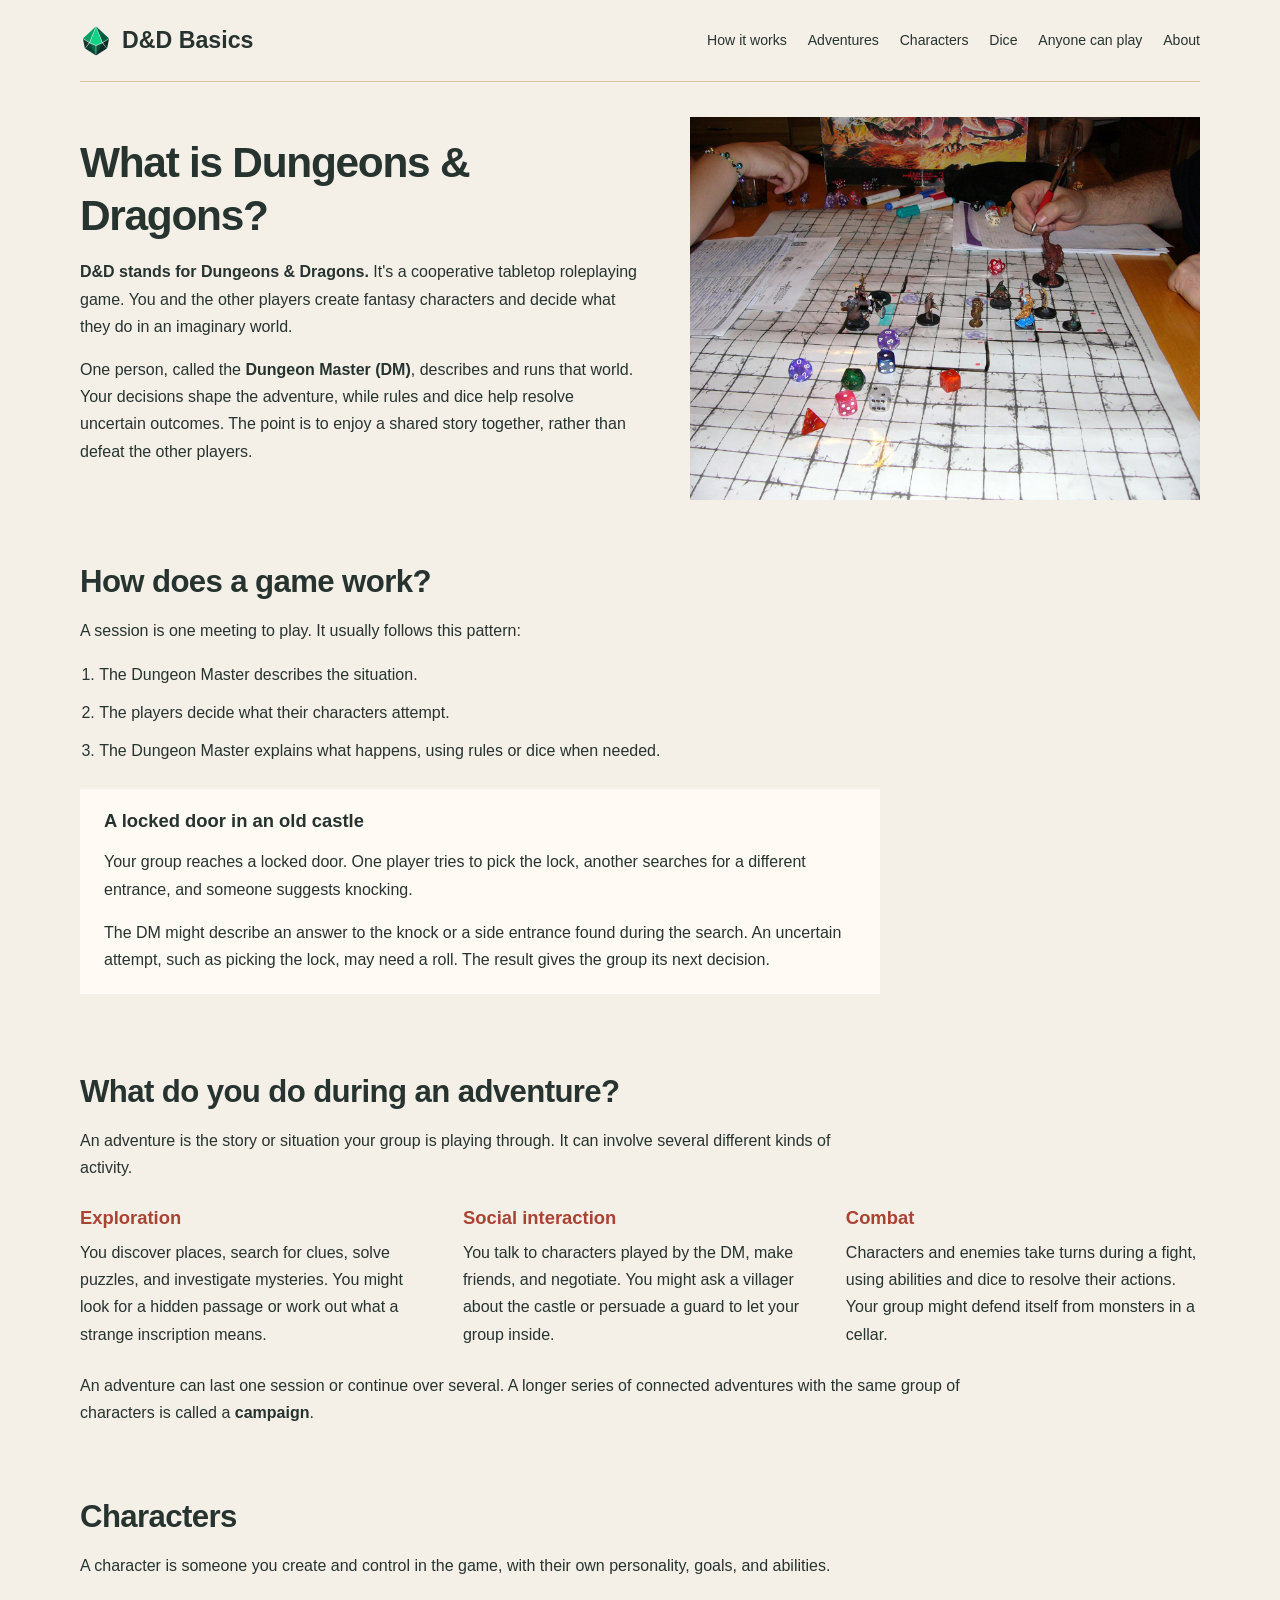
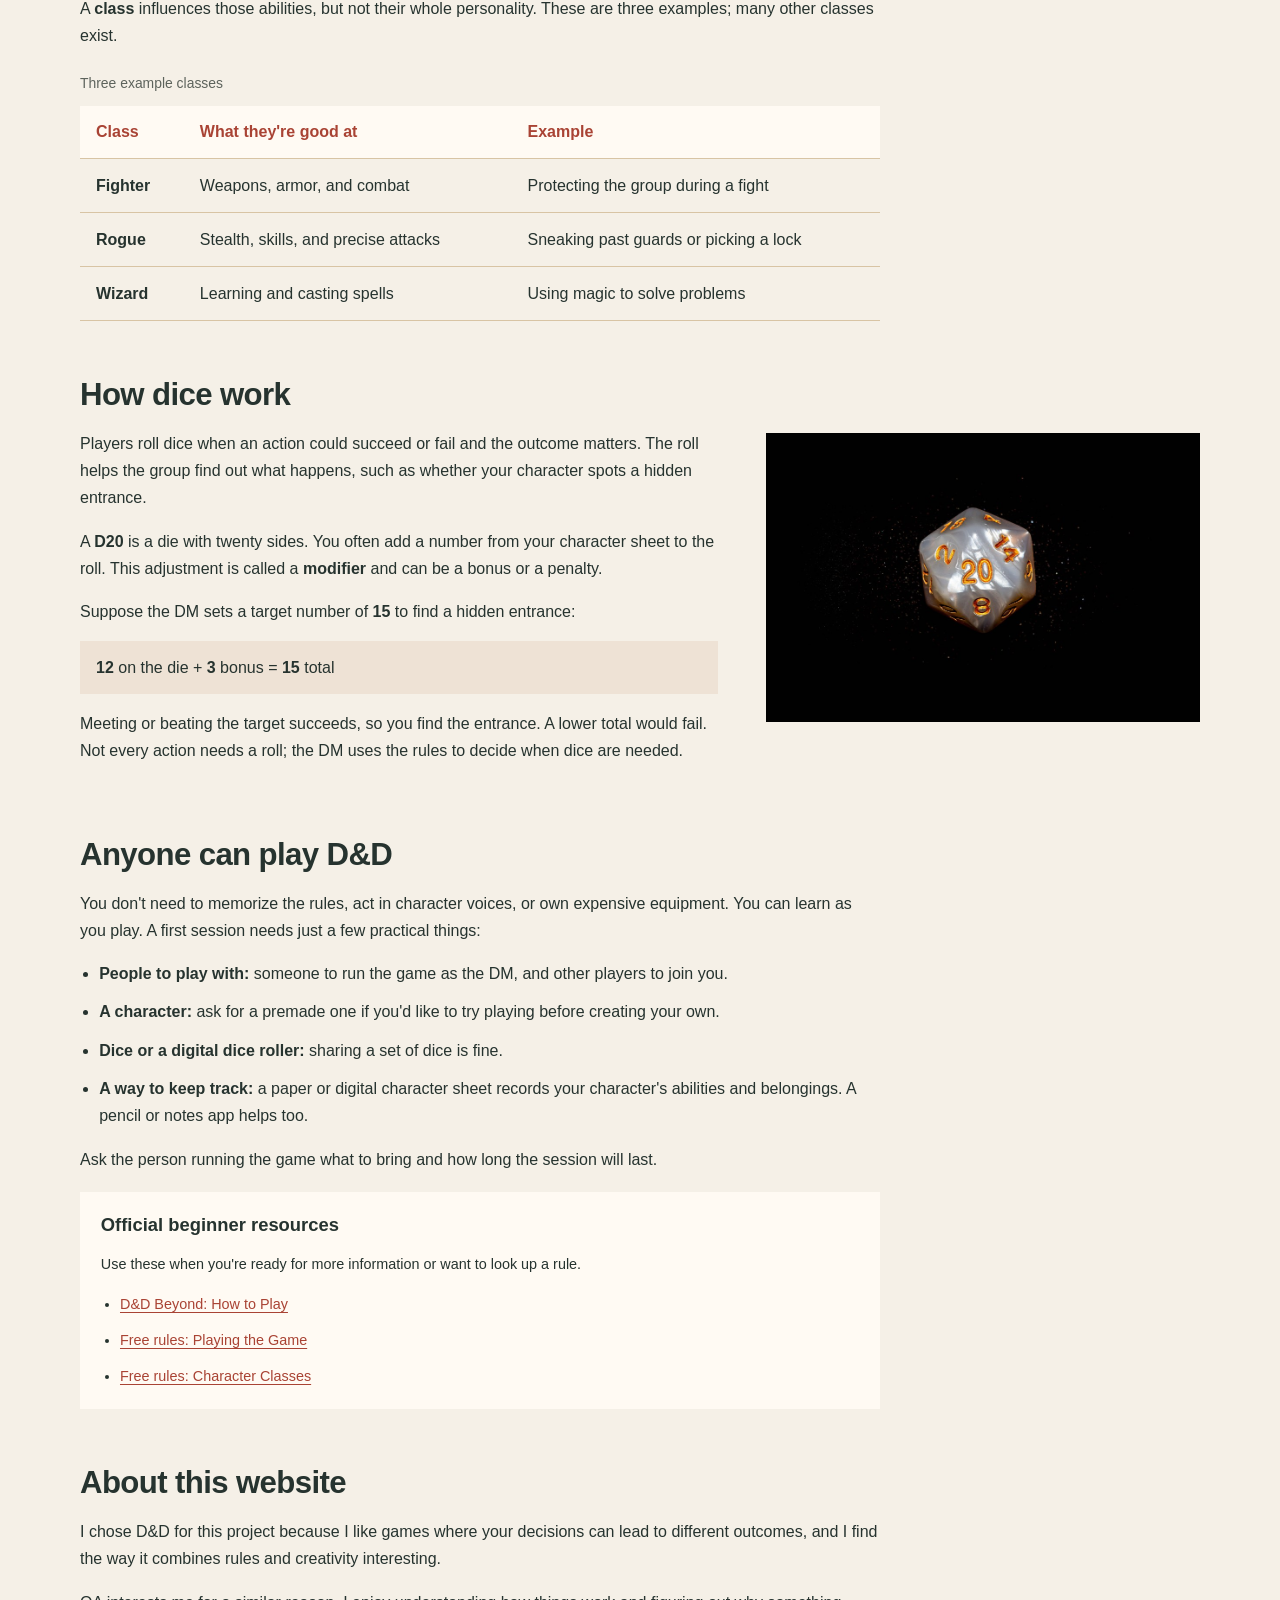
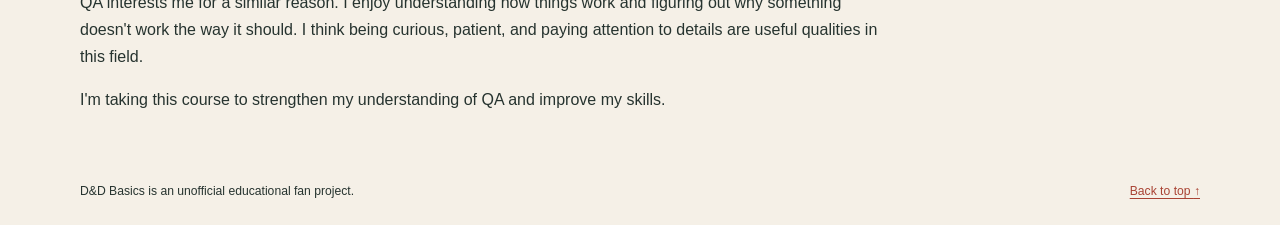
==== index.html @ 144aa6f2 "Initial commit - D&D Basics website" ====
<!DOCTYPE html>
<html lang="en">
<head>
  <title>D&D Basics</title>
  <link rel="stylesheet" href="style.css">
  <link rel="icon" type="image/x-icon" href="images/favicon.ico">
</head>
<body id="top">
  <a class="skip-link" href="#main-content">Skip to content</a>

  <!-- Navigation points to topics within this one page. -->
  <header class="site-header page-width">
    <a class="site-name" href="#top">
      <img src="images/favicon.png" alt="" class="site-logo">
      <span>D&D Basics</span>
    </a>
    <nav aria-label="Main navigation">
      <a href="#how-it-works">How it works</a>
      <a href="#adventures">Adventures</a>
      <a href="#characters">Characters</a>
      <a href="#dice">Dice</a>
      <a href="#getting-started">Anyone can play</a>
      <a href="#about">About</a>
    </nav>
  </header>

  <main id="main-content" class="page-width" tabindex="-1">
    <!-- Introduction: explain the game and its roles before giving examples. -->
    <section id="introduction" class="introduction" aria-labelledby="intro-heading">
      <div>
        <h1 id="intro-heading">What is Dungeons & Dragons?</h1>
        <p><strong>D&D stands for Dungeons & Dragons.</strong> It's a cooperative tabletop roleplaying game. You and the other players create fantasy characters and decide what they do in an imaginary world.</p>
        <p>One person, called the <strong>Dungeon Master (DM)</strong>, describes and runs that world. Your decisions shape the adventure, while rules and dice help resolve uncertain outcomes. The point is to enjoy a shared story together, rather than defeat the other players.</p>
      </div>
        <img class="table-photo" src="images/dnd-table-photo.jpg" width="1600" height="1200" alt="Players taking notes around a D&D table with character sheets, dice, and miniatures on a grid map.">
    </section>

    <!-- The ordered list shows a sequence; the castle example puts it in context. -->
    <section id="how-it-works" class="content-section reading-section" aria-labelledby="how-heading">
      <h2 id="how-heading">How does a game work?</h2>
      <p>A session is one meeting to play. It usually follows this pattern:</p>
      <ol class="gameplay-steps">
        <li>The Dungeon Master describes the situation.</li>
        <li>The players decide what their characters attempt.</li>
        <li>The Dungeon Master explains what happens, using rules or dice when needed.</li>
      </ol>
      <div class="castle-example">
        <h3>A locked door in an old castle</h3>
        <p>Your group reaches a locked door. One player tries to pick the lock, another searches for a different entrance, and someone suggests knocking.</p>
        <p>The DM might describe an answer to the knock or a side entrance found during the search. An uncertain attempt, such as picking the lock, may need a roll. The result gives the group its next decision.</p>
      </div>
    </section>

    <!-- Three related activities share a simple layout, without separate cards. -->
    <section id="adventures" class="content-section" aria-labelledby="adventures-heading">
      <h2 id="adventures-heading">What do you do during an adventure?</h2>
      <p class="section-introduction">An adventure is the story or situation your group is playing through. It can involve several different kinds of activity.</p>
      <div class="activity-grid">
        <article>
          <h3>Exploration</h3>
          <p>You discover places, search for clues, solve puzzles, and investigate mysteries. You might look for a hidden passage or work out what a strange inscription means.</p>
        </article>
        <article>
          <h3>Social interaction</h3>
          <p>You talk to characters played by the DM, make friends, and negotiate. You might ask a villager about the castle or persuade a guard to let your group inside.</p>
        </article>
        <article>
          <h3>Combat</h3>
          <p>Characters and enemies take turns during a fight, using abilities and dice to resolve their actions. Your group might defend itself from monsters in a cellar.</p>
        </article>
      </div>
      <p class="campaign-note">An adventure can last one session or continue over several. A longer series of connected adventures with the same group of characters is called a <strong>campaign</strong>.</p>
    </section>

    <!-- A table compares class information, rather than arranging the page layout. -->
    <section id="characters" class="content-section" aria-labelledby="characters-heading">
      <h2 id="characters-heading">Characters</h2>
      <div class="reading-section">
        <p>A character is someone you create and control in the game, with their own personality, goals, and abilities.</p>
        <p>A <strong>class</strong> influences those abilities, but not their whole personality. These are three examples; many other classes exist.</p>
      </div>
      <table class="character-table">
        <caption>Three example classes</caption>
        <thead>
          <tr>
            <th scope="col">Class</th>
            <th scope="col">What they're good at</th>
            <th scope="col">Example</th>
          </tr>
        </thead>
        <tbody>
          <tr>
            <th scope="row">Fighter</th>
            <td>Weapons, armor, and combat</td>
            <td>Protecting the group during a fight</td>
          </tr>
          <tr>
            <th scope="row">Rogue</th>
            <td>Stealth, skills, and precise attacks</td>
            <td>Sneaking past guards or picking a lock</td>
          </tr>
          <tr>
            <th scope="row">Wizard</th>
            <td>Learning and casting spells</td>
            <td>Using magic to solve problems</td>
          </tr>
        </tbody>
      </table>
    </section>

    <!-- Explain the purpose of dice before introducing the die and calculation. -->
    <section id="dice" class="content-section dice-section" aria-labelledby="dice-heading">
      <div>
        <h2 id="dice-heading">How dice work</h2>
        <p>Players roll dice when an action could succeed or fail and the outcome matters. The roll helps the group find out what happens, such as whether your character spots a hidden entrance.</p>
        <p>A <strong>D20</strong> is a die with twenty sides. You often add a number from your character sheet to the roll. This adjustment is called a <strong>modifier</strong> and can be a bonus or a penalty.</p>
        <p>Suppose the DM sets a target number of <strong>15</strong> to find a hidden entrance:</p>
        <p class="roll-example"><strong>12</strong> on the die + <strong>3</strong> bonus = <strong>15</strong> total</p>
        <p>Meeting or beating the target succeeds, so you find the entrance. A lower total would fail. Not every action needs a roll; the DM uses the rules to decide when dice are needed.</p>
      </div>
        <img class="dice-photo" src="images/d20-photo.jpg" width="1000" height="667" loading="lazy" alt="A pearl-colored twenty-sided die with gold numbers, including a clearly visible 20, photographed against black.">
    </section>

    <!-- Preparation and official references belong together. -->
    <section id="getting-started" class="content-section getting-started" aria-labelledby="starting-heading">
      <h2 id="starting-heading">Anyone can play D&D</h2>
      <p>You don't need to memorize the rules, act in character voices, or own expensive equipment. You can learn as you play. A first session needs just a few practical things:</p>
      <ul class="session-checklist">
        <li><strong>People to play with:</strong> someone to run the game as the DM, and other players to join you.</li>
        <li><strong>A character:</strong> ask for a premade one if you'd like to try playing before creating your own.</li>
        <li><strong>Dice or a digital dice roller:</strong> sharing a set of dice is fine.</li>
        <li><strong>A way to keep track:</strong> a paper or digital character sheet records your character's abilities and belongings. A pencil or notes app helps too.</li>
      </ul>
      <p>Ask the person running the game what to bring and how long the session will last.</p>
      <aside class="beginner-resources" aria-labelledby="resources-heading">
        <h3 id="resources-heading">Official beginner resources</h3>
        <p>Use these when you're ready for more information or want to look up a rule.</p>
        <ul>
          <li><a href="https://www.dndbeyond.com/en/how-to-play-dnd" target="_blank">D&D Beyond: How to Play</a></li>
          <li><a href="https://www.dndbeyond.com/sources/dnd/br-2024/playing-the-game" target="_blank">Free rules: Playing the Game</a></li>
          <li><a href="https://www.dndbeyond.com/sources/dnd/br-2024/character-classes" target="_blank">Free rules: Character Classes</a></li>
        </ul>
      </aside>
    </section>

    <!-- The creator supplied this personal draft. Review guidance is in the learning guide. -->
    <section id="about" class="content-section reading-section" aria-labelledby="about-heading">
      <h2 id="about-heading">About this website</h2>
      <p>I chose D&D for this project because I like games where your decisions can lead to different outcomes, and I find the way it combines rules and creativity interesting.</p>
      <p>QA interests me for a similar reason. I enjoy understanding how things work and figuring out why something doesn't work the way it should. I think being curious, patient, and paying attention to details are useful qualities in this field.</p>
      <p>I'm taking this course to strengthen my understanding of QA and improve my skills.</p>
    </section>
  </main>

  <footer class="site-footer page-width">
    <p>D&D Basics is an unofficial educational fan project.</p>
    <a href="#top">Back to top <span aria-hidden="true">↑</span></a>
  </footer>
</body>
</html>
---- style.css ----
/* Theme: shared colors keep text, links, and small highlights consistent. */
:root {
  --color-background: #f5f0e7;
  --color-text: #26332f;
  --color-accent: #a94334;
  --color-muted: #5d635c;
  --color-surface: #fffaf3;
  --color-example: #eee2d5;
  --color-line: #d8c4a4;
}

/* Foundations: readable system fonts and predictable element widths. */
* {
  box-sizing: border-box;
}

body {
  margin: 0;
  background: var(--color-background);
  color: var(--color-text);
  font-family: "Segoe UI", Arial, sans-serif;
  font-size: 1rem;
  line-height: 1.7;
}

.site-name {
  display: flex;
  align-items: center;
  gap: 10px;
}

.site-logo {
  width: 32px;
  height: 32px;
  object-fit: contain;
}

h1, h2, h3, p {
  margin: 0 0 1rem;
}

h1, h2, h3 {
  font-weight: 700;
  line-height: 1.25;
}

h1 {
  font-size: clamp(2rem, 3.5vw, 2.65rem);
  letter-spacing: -0.03em;
}

h2 {
  font-size: clamp(1.55rem, 2.5vw, 1.95rem);
  letter-spacing: -0.02em;
}

h3 {
  font-size: 1.15rem;
}

a {
  color: var(--color-accent);
  text-underline-offset: 0.22em;
}

a:hover {
  text-decoration-thickness: 2px;
}

:focus-visible {
  outline: none;
}

img {
  display: block;
  width: 100%;
  height: auto;
}

section, main {
  scroll-margin-top: 1.5rem;
}

.page-width {
  width: 90%;
  max-width: 1120px;
  margin-inline: auto;
}

/* Header: all navigation stays visible and can wrap as needed. */
.skip-link {
  position: absolute;
  top: -6rem;
  left: 1rem;
  z-index: 1;
  padding: 0.6rem 1rem;
  background: var(--color-text);
  color: var(--color-background);
}

.skip-link:focus {
  top: 1rem;
}

.site-header {
  display: flex;
  justify-content: space-between;
  align-items: center;
  gap: 2rem;
  padding-block: 1.3rem;
  border-bottom: 1px solid var(--color-line);
}

.site-name {
  color: var(--color-text);
  font-size: 1.45rem;
  font-weight: 700;
  text-decoration: none;
}

nav {
  display: flex;
  flex-wrap: wrap;
  gap: 0.4rem 1.3rem;
}

nav a {
  padding-block: 0.3rem;
  color: var(--color-text);
  font-size: 0.88rem;
  text-decoration: none;
}

nav a:hover {
  text-decoration: underline;
}

/* Introduction: the complete definition sits beside an uncropped real photograph. */
.introduction {
  display: grid;
  grid-template-columns: 1.1fr 1fr;
  align-items: center;
  gap: 3rem;
  padding-block: 2.2rem;
}

.table-photo, .dice-photo {
  margin: 0;
}

/* Content groups use spacing and reading widths instead of repeated divider lines. */
.content-section {
  padding-block: 1.7rem;
}

.reading-section {
  max-width: 50rem;
}

.section-introduction {
  max-width: 48rem;
  margin-bottom: 1.5rem;
}

/* One subtle highlight distinguishes the concrete castle example from its explanation. */
.castle-example {
  padding: 1.3rem 1.5rem 0.3rem;
  margin-block: 1.5rem;
  background: var(--color-surface);
}

/* Parallel adventure activities share a grid without individual boxes. */
.activity-grid {
  display: grid;
  grid-template-columns: repeat(3, 1fr);
  gap: 1.8rem;
}

.activity-grid h3 {
  margin-bottom: 0.65rem;
  color: var(--color-accent);
}

.campaign-note {
  max-width: 55rem;
  margin-top: 0.5rem;
}

/* Character data belongs in a table. Subtle row rules support comparison. */
.character-table {
  width: 100%;
  max-width: 50rem;
  margin-top: 1.4rem;
  border-collapse: collapse;
}

.character-table caption {
  padding-bottom: 0.65rem;
  color: var(--color-muted);
  font-size: 0.87rem;
  text-align: left;
}

.character-table th, .character-table td {
  padding: 0.8rem 1rem;
  border-bottom: 1px solid var(--color-line);
  text-align: left;
  vertical-align: top;
}

.character-table th {
  font-weight: 600;
}

.character-table thead th {
  background: var(--color-surface);
  color: var(--color-accent);
}

/* Dice: the explanation stays first in the reading order, followed by the photograph. */
.dice-section {
  display: grid;
  grid-template-columns: 1.25fr 0.85fr;
  align-items: center;
  gap: 3rem;
}

.roll-example {
  padding: 0.8rem 1rem;
  background: var(--color-example);
}

/* Official resources follow the essentials in the same comfortable reading width. */
.getting-started {
  max-width: 50rem;
}

/* Native list markers show sequence for ol and simple grouping for ul. */
.gameplay-steps, .session-checklist, .beginner-resources ul {
  margin: 0 0 1rem;
  padding-left: 1.2rem;
}

.gameplay-steps li, .session-checklist li, .beginner-resources li {
  margin-bottom: 0.7rem;
}

.beginner-resources {
  margin-top: 1.2rem;
  padding: 1.3rem 1.3rem 0.3rem;
  background: var(--color-surface);
}

.beginner-resources p, .beginner-resources li {
  font-size: 0.9rem;
}

/* A small footer follows the article without adding another content panel. */
.site-footer {
  display: flex;
  justify-content: space-between;
  align-items: start;
  gap: 2rem;
  padding-block: 1.5rem;
  font-size: 0.76rem;
}

.site-footer p {
  max-width: 45rem;
  margin-bottom: 0;
}

.site-footer > a {
  flex-shrink: 0;
}

/* Responsive changes: stack related content when side-by-side text gets cramped. */
@media (max-width: 900px) {
  .site-header {
    align-items: start;
    flex-direction: column;
    gap: 0.7rem;
  }

  .introduction, .dice-section {
    gap: 1.8rem;
  }

  .activity-grid {
    gap: 1.2rem;
  }
}

@media (max-width: 700px) {
  .introduction, .activity-grid, .dice-section {
    grid-template-columns: 1fr;
  }

  .introduction {
    padding-block: 1.5rem;
  }

  .content-section {
    padding-block: 1.3rem;
  }

  .castle-example {
    padding-inline: 1rem;
  }

  .character-table {
    font-size: 0.92rem;
  }

  .character-table th, .character-table td {
    padding: 0.6rem 0.5rem;
  }

  .site-footer {
    flex-direction: column;
    gap: 0.8rem;
  }
}
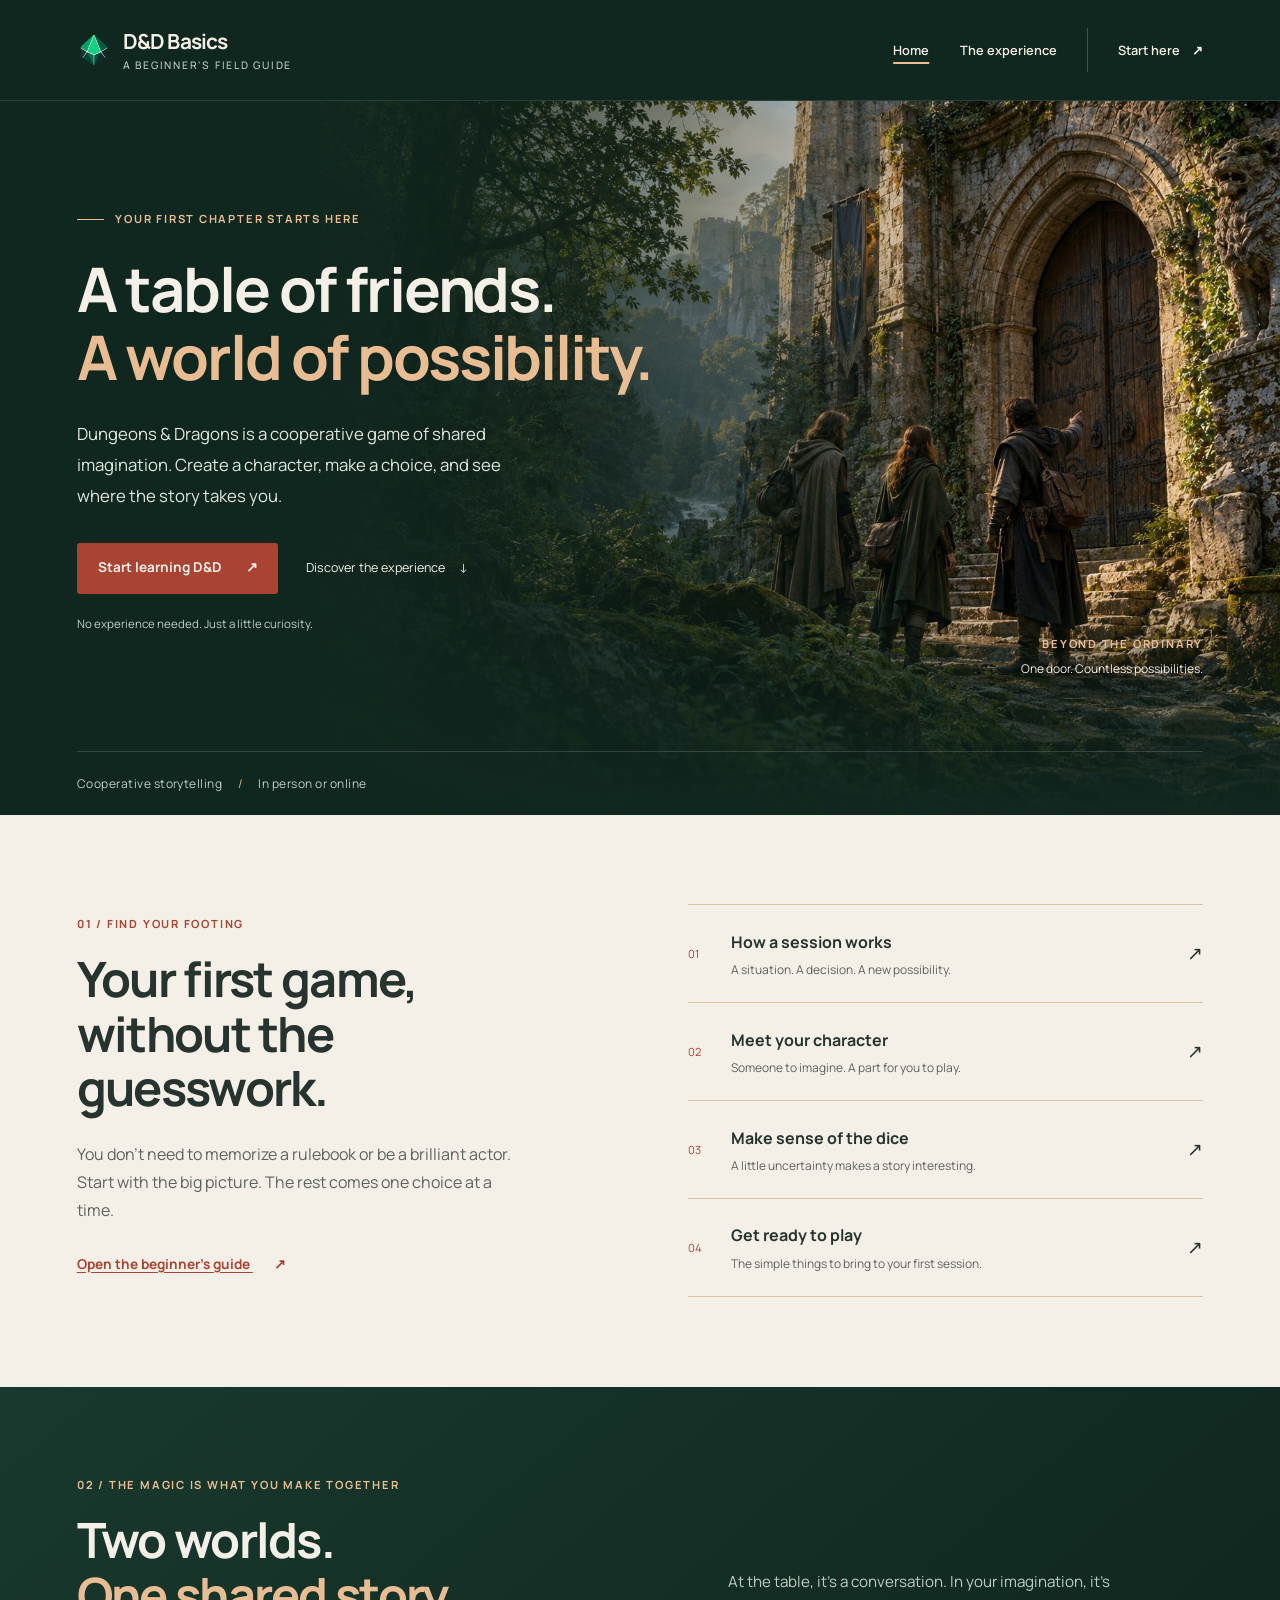
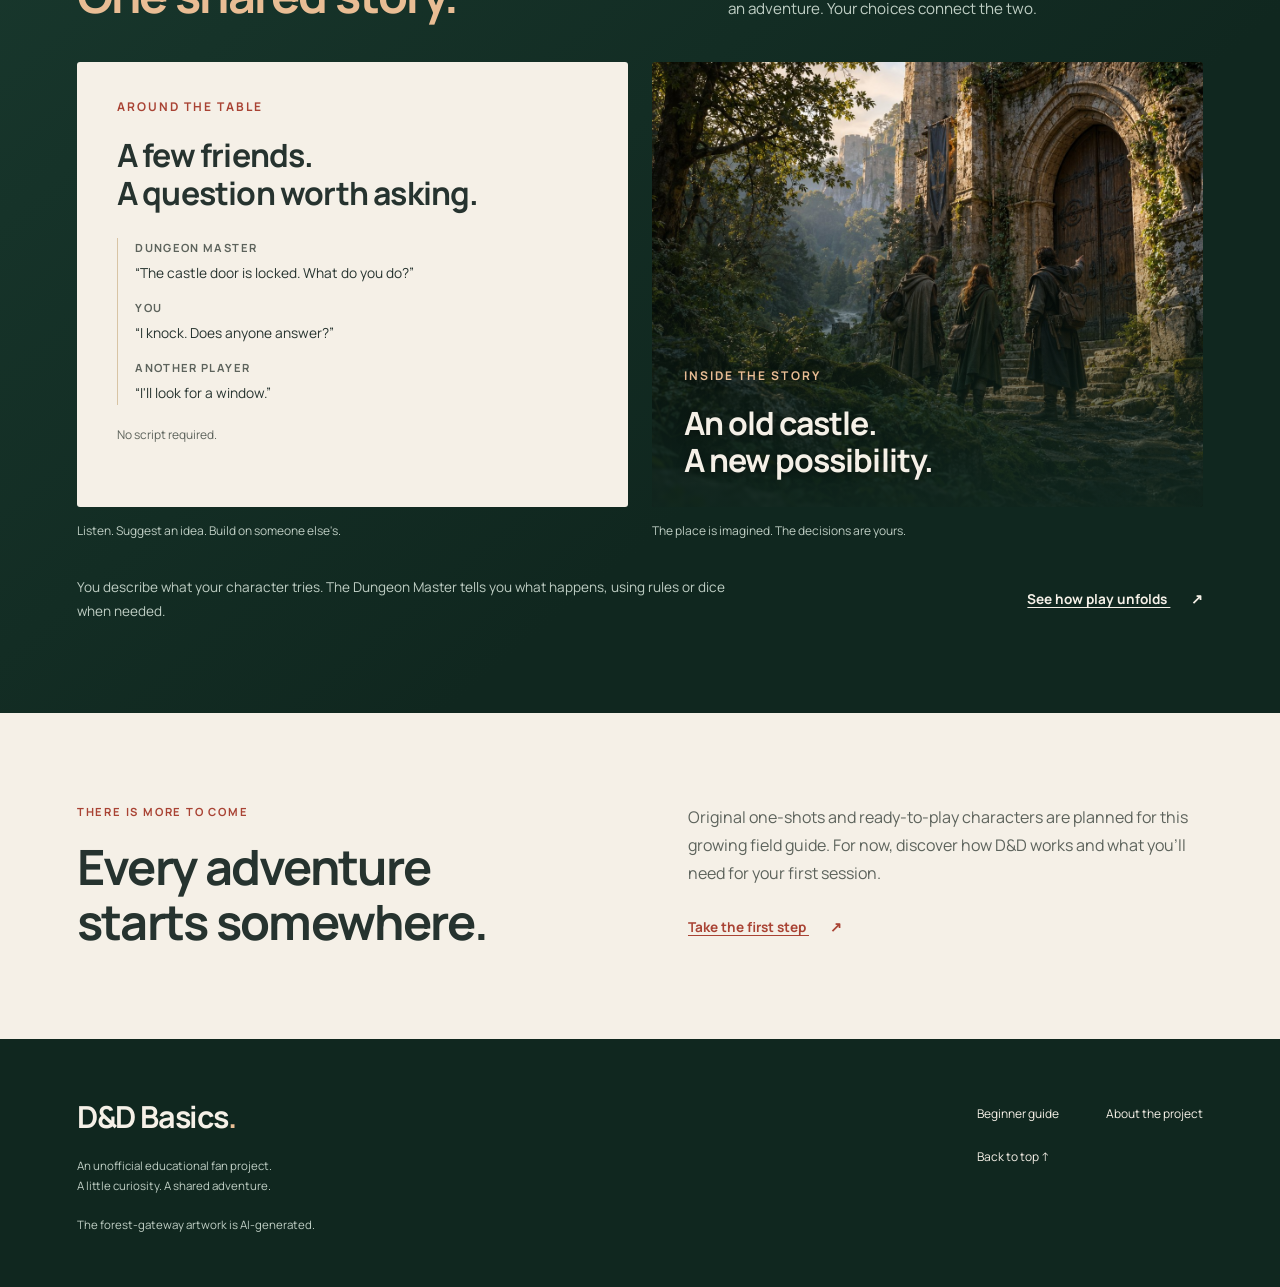
==== commit 4d80c7ff: "Build adventure portal homepage and beginner guide" ====
--- a/index.html
+++ b/index.html
@@ -1,160 +1,139 @@
 <!DOCTYPE html>
 <html lang="en">
 <head>
-  <title>D&D Basics</title>
+  <meta charset="utf-8">
+  <meta name="viewport" content="width=device-width, initial-scale=1">
+  <meta name="description" content="Your first chapter in Dungeons & Dragons. Discover shared storytelling, understand the basics, and get ready for your first session.">
+  <title>D&D Basics — Your First Chapter</title>
+  <link rel="preconnect" href="https://fonts.googleapis.com">
+  <link rel="preconnect" href="https://fonts.gstatic.com" crossorigin>
+  <link href="https://fonts.googleapis.com/css2?family=Manrope:wght@400;500;600;700&display=swap" rel="stylesheet">
   <link rel="stylesheet" href="style.css">
   <link rel="icon" type="image/x-icon" href="images/favicon.ico">
 </head>
 <body id="top">
   <a class="skip-link" href="#main-content">Skip to content</a>
-
-  <!-- Navigation points to topics within this one page. -->
-  <header class="site-header page-width">
-    <a class="site-name" href="#top">
-      <img src="images/favicon.png" alt="" class="site-logo">
-      <span>D&D Basics</span>
-    </a>
-    <nav aria-label="Main navigation">
-      <a href="#how-it-works">How it works</a>
-      <a href="#adventures">Adventures</a>
-      <a href="#characters">Characters</a>
-      <a href="#dice">Dice</a>
-      <a href="#getting-started">Anyone can play</a>
-      <a href="#about">About</a>
-    </nav>
+  <header class="site-header dark-surface">
+    <div class="page-width header-inner">
+      <a class="site-name" href="index.html">
+        <img src="images/favicon.png" alt="" class="site-logo" width="32" height="32">
+        <span>D&D Basics<span class="brand-note">A beginner's field guide</span></span>
+      </a>
+      <nav class="main-nav" aria-label="Main navigation">
+        <a href="index.html" aria-current="page">Home</a>
+        <a href="index.html#story">The experience</a>
+        <a href="start-here.html">Start here <span aria-hidden="true">↗</span></a>
+      </nav>
+    </div>
   </header>
 
-  <main id="main-content" class="page-width" tabindex="-1">
-    <!-- Introduction: explain the game and its roles before giving examples. -->
-    <section id="introduction" class="introduction" aria-labelledby="intro-heading">
-      <div>
-        <h1 id="intro-heading">What is Dungeons & Dragons?</h1>
-        <p><strong>D&D stands for Dungeons & Dragons.</strong> It's a cooperative tabletop roleplaying game. You and the other players create fantasy characters and decide what they do in an imaginary world.</p>
-        <p>One person, called the <strong>Dungeon Master (DM)</strong>, describes and runs that world. Your decisions shape the adventure, while rules and dice help resolve uncertain outcomes. The point is to enjoy a shared story together, rather than defeat the other players.</p>
+  <main id="main-content" tabindex="-1">
+    <section class="hero dark-surface" aria-labelledby="hero-heading">
+      <div class="hero-art" aria-hidden="true">
+        <img src="images/forest-gateway.jpg" width="1536" height="1024" alt="" fetchpriority="high">
       </div>
-        <img class="table-photo" src="images/dnd-table-photo.jpg" width="1600" height="1200" alt="Players taking notes around a D&D table with character sheets, dice, and miniatures on a grid map.">
+      <div class="page-width hero-inner">
+        <div class="hero-copy">
+          <p class="eyebrow"><span class="small-rule" aria-hidden="true"></span> Your first chapter starts here</p>
+          <h1 id="hero-heading">A table of friends.<br><em>A world of possibility.</em></h1>
+          <p class="hero-description">Dungeons & Dragons is a cooperative game of shared imagination. Create a character, make a choice, and see where the story takes you.</p>
+          <div class="hero-actions">
+            <a class="button" href="start-here.html">Start learning D&D <span aria-hidden="true">↗</span></a>
+            <a class="quiet-link" href="#story">Discover the experience <span aria-hidden="true">↓</span></a>
+          </div>
+          <p class="hero-reassurance">No experience needed. Just a little curiosity.</p>
+        </div>
+        <p class="hero-scene-note"><span class="eyebrow">Beyond the ordinary</span>One door. Countless possibilities.</p>
+      </div>
+      <div class="page-width hero-bottom"><span>Cooperative storytelling <span aria-hidden="true">/</span> In person or online</span></div>
     </section>
 
-    <!-- The ordered list shows a sequence; the castle example puts it in context. -->
-    <section id="how-it-works" class="content-section reading-section" aria-labelledby="how-heading">
-      <h2 id="how-heading">How does a game work?</h2>
-      <p>A session is one meeting to play. It usually follows this pattern:</p>
-      <ol class="gameplay-steps">
-        <li>The Dungeon Master describes the situation.</li>
-        <li>The players decide what their characters attempt.</li>
-        <li>The Dungeon Master explains what happens, using rules or dice when needed.</li>
+    <section id="begin" class="section-space page-width guide-feature" aria-labelledby="guide-feature-heading">
+      <div class="feature-intro">
+        <p class="eyebrow">01 / Find your footing</p>
+        <h2 id="guide-feature-heading">Your first game,<br>without the guesswork.</h2>
+        <p>You don't need to memorize a rulebook or be a brilliant actor. Start with the big picture. The rest comes one choice at a time.</p>
+        <a class="text-link" href="start-here.html">Open the beginner's guide <span aria-hidden="true">↗</span></a>
+      </div>
+      <ol class="chapter-list">
+        <li>
+          <a href="start-here.html#how-it-works">
+            <span class="chapter-number" aria-hidden="true">01</span>
+            <span><strong>How a session works</strong><span>A situation. A decision. A new possibility.</span></span>
+            <span class="chapter-arrow" aria-hidden="true">↗</span>
+          </a>
+        </li>
+        <li>
+          <a href="start-here.html#characters">
+            <span class="chapter-number" aria-hidden="true">02</span>
+            <span><strong>Meet your character</strong><span>Someone to imagine. A part for you to play.</span></span>
+            <span class="chapter-arrow" aria-hidden="true">↗</span>
+          </a>
+        </li>
+        <li>
+          <a href="start-here.html#dice">
+            <span class="chapter-number" aria-hidden="true">03</span>
+            <span><strong>Make sense of the dice</strong><span>A little uncertainty makes a story interesting.</span></span>
+            <span class="chapter-arrow" aria-hidden="true">↗</span>
+          </a>
+        </li>
+        <li>
+          <a href="start-here.html#getting-started">
+            <span class="chapter-number" aria-hidden="true">04</span>
+            <span><strong>Get ready to play</strong><span>The simple things to bring to your first session.</span></span>
+            <span class="chapter-arrow" aria-hidden="true">↗</span>
+          </a>
+        </li>
       </ol>
-      <div class="castle-example">
-        <h3>A locked door in an old castle</h3>
-        <p>Your group reaches a locked door. One player tries to pick the lock, another searches for a different entrance, and someone suggests knocking.</p>
-        <p>The DM might describe an answer to the knock or a side entrance found during the search. An uncertain attempt, such as picking the lock, may need a roll. The result gives the group its next decision.</p>
+    </section>
+
+    <section id="story" class="story-section dark-surface section-space" aria-labelledby="story-heading">
+      <div class="page-width">
+        <div class="section-heading">
+          <div><p class="eyebrow">02 / The magic is what you make together</p><h2 id="story-heading">Two worlds.<br><em>One shared story.</em></h2></div>
+          <p>At the table, it's a conversation. In your imagination, it's an adventure. Your choices connect the two.</p>
+        </div>
+        <div class="story-pair">
+          <figure class="table-world">
+            <div class="conversation">
+              <p class="panel-label">Around the table</p>
+              <p class="conversation-intro">A few friends.<br>A question worth asking.</p>
+              <dl>
+                <dt>Dungeon Master</dt><dd>“The castle door is locked. What do you do?”</dd>
+                <dt>You</dt><dd>“I knock. Does anyone answer?”</dd>
+                <dt>Another player</dt><dd>“I'll look for a window.”</dd>
+              </dl>
+              <p class="conversation-note">No script required.</p>
+            </div>
+            <figcaption>Listen. Suggest an idea. Build on someone else's.</figcaption>
+          </figure>
+          <figure class="imagined-world">
+            <div class="story-image">
+              <img src="images/forest-gateway.jpg" width="1536" height="1024" loading="lazy" alt="Three travelers pause before a closed wooden castle door in a sunlit forest.">
+              <div class="story-image-label"><p class="panel-label">Inside the story</p><p>An old castle.<br>A new possibility.</p></div>
+            </div>
+            <figcaption>The place is imagined. The decisions are yours.</figcaption>
+          </figure>
+        </div>
+        <div class="story-followup"><p>You describe what your character tries. The Dungeon Master tells you what happens, using rules or dice when needed.</p><a class="light-link" href="start-here.html#how-it-works">See how play unfolds <span aria-hidden="true">↗</span></a></div>
       </div>
     </section>
 
-    <!-- Three related activities share a simple layout, without separate cards. -->
-    <section id="adventures" class="content-section" aria-labelledby="adventures-heading">
-      <h2 id="adventures-heading">What do you do during an adventure?</h2>
-      <p class="section-introduction">An adventure is the story or situation your group is playing through. It can involve several different kinds of activity.</p>
-      <div class="activity-grid">
-        <article>
-          <h3>Exploration</h3>
-          <p>You discover places, search for clues, solve puzzles, and investigate mysteries. You might look for a hidden passage or work out what a strange inscription means.</p>
-        </article>
-        <article>
-          <h3>Social interaction</h3>
-          <p>You talk to characters played by the DM, make friends, and negotiate. You might ask a villager about the castle or persuade a guard to let your group inside.</p>
-        </article>
-        <article>
-          <h3>Combat</h3>
-          <p>Characters and enemies take turns during a fight, using abilities and dice to resolve their actions. Your group might defend itself from monsters in a cellar.</p>
-        </article>
-      </div>
-      <p class="campaign-note">An adventure can last one session or continue over several. A longer series of connected adventures with the same group of characters is called a <strong>campaign</strong>.</p>
-    </section>
-
-    <!-- A table compares class information, rather than arranging the page layout. -->
-    <section id="characters" class="content-section" aria-labelledby="characters-heading">
-      <h2 id="characters-heading">Characters</h2>
-      <div class="reading-section">
-        <p>A character is someone you create and control in the game, with their own personality, goals, and abilities.</p>
-        <p>A <strong>class</strong> influences those abilities, but not their whole personality. These are three examples; many other classes exist.</p>
-      </div>
-      <table class="character-table">
-        <caption>Three example classes</caption>
-        <thead>
-          <tr>
-            <th scope="col">Class</th>
-            <th scope="col">What they're good at</th>
-            <th scope="col">Example</th>
-          </tr>
-        </thead>
-        <tbody>
-          <tr>
-            <th scope="row">Fighter</th>
-            <td>Weapons, armor, and combat</td>
-            <td>Protecting the group during a fight</td>
-          </tr>
-          <tr>
-            <th scope="row">Rogue</th>
-            <td>Stealth, skills, and precise attacks</td>
-            <td>Sneaking past guards or picking a lock</td>
-          </tr>
-          <tr>
-            <th scope="row">Wizard</th>
-            <td>Learning and casting spells</td>
-            <td>Using magic to solve problems</td>
-          </tr>
-        </tbody>
-      </table>
-    </section>
-
-    <!-- Explain the purpose of dice before introducing the die and calculation. -->
-    <section id="dice" class="content-section dice-section" aria-labelledby="dice-heading">
-      <div>
-        <h2 id="dice-heading">How dice work</h2>
-        <p>Players roll dice when an action could succeed or fail and the outcome matters. The roll helps the group find out what happens, such as whether your character spots a hidden entrance.</p>
-        <p>A <strong>D20</strong> is a die with twenty sides. You often add a number from your character sheet to the roll. This adjustment is called a <strong>modifier</strong> and can be a bonus or a penalty.</p>
-        <p>Suppose the DM sets a target number of <strong>15</strong> to find a hidden entrance:</p>
-        <p class="roll-example"><strong>12</strong> on the die + <strong>3</strong> bonus = <strong>15</strong> total</p>
-        <p>Meeting or beating the target succeeds, so you find the entrance. A lower total would fail. Not every action needs a roll; the DM uses the rules to decide when dice are needed.</p>
-      </div>
-        <img class="dice-photo" src="images/d20-photo.jpg" width="1000" height="667" loading="lazy" alt="A pearl-colored twenty-sided die with gold numbers, including a clearly visible 20, photographed against black.">
-    </section>
-
-    <!-- Preparation and official references belong together. -->
-    <section id="getting-started" class="content-section getting-started" aria-labelledby="starting-heading">
-      <h2 id="starting-heading">Anyone can play D&D</h2>
-      <p>You don't need to memorize the rules, act in character voices, or own expensive equipment. You can learn as you play. A first session needs just a few practical things:</p>
-      <ul class="session-checklist">
-        <li><strong>People to play with:</strong> someone to run the game as the DM, and other players to join you.</li>
-        <li><strong>A character:</strong> ask for a premade one if you'd like to try playing before creating your own.</li>
-        <li><strong>Dice or a digital dice roller:</strong> sharing a set of dice is fine.</li>
-        <li><strong>A way to keep track:</strong> a paper or digital character sheet records your character's abilities and belongings. A pencil or notes app helps too.</li>
-      </ul>
-      <p>Ask the person running the game what to bring and how long the session will last.</p>
-      <aside class="beginner-resources" aria-labelledby="resources-heading">
-        <h3 id="resources-heading">Official beginner resources</h3>
-        <p>Use these when you're ready for more information or want to look up a rule.</p>
-        <ul>
-          <li><a href="https://www.dndbeyond.com/en/how-to-play-dnd" target="_blank">D&D Beyond: How to Play</a></li>
-          <li><a href="https://www.dndbeyond.com/sources/dnd/br-2024/playing-the-game" target="_blank">Free rules: Playing the Game</a></li>
-          <li><a href="https://www.dndbeyond.com/sources/dnd/br-2024/character-classes" target="_blank">Free rules: Character Classes</a></li>
-        </ul>
-      </aside>
-    </section>
-
-    <!-- The creator supplied this personal draft. Review guidance is in the learning guide. -->
-    <section id="about" class="content-section reading-section" aria-labelledby="about-heading">
-      <h2 id="about-heading">About this website</h2>
-      <p>I chose D&D for this project because I like games where your decisions can lead to different outcomes, and I find the way it combines rules and creativity interesting.</p>
-      <p>QA interests me for a similar reason. I enjoy understanding how things work and figuring out why something doesn't work the way it should. I think being curious, patient, and paying attention to details are useful qualities in this field.</p>
-      <p>I'm taking this course to strengthen my understanding of QA and improve my skills.</p>
+    <section class="section-space page-width next-chapter" aria-labelledby="next-heading">
+      <div><p class="eyebrow">There is more to come</p><h2 id="next-heading">Every adventure<br>starts somewhere.</h2></div>
+      <div><p>Original one-shots and ready-to-play characters are planned for this growing field guide. For now, discover how D&D works and what you'll need for your first session.</p><a class="text-link" href="start-here.html#getting-started">Take the first step <span aria-hidden="true">↗</span></a></div>
     </section>
   </main>
 
-  <footer class="site-footer page-width">
-    <p>D&D Basics is an unofficial educational fan project.</p>
-    <a href="#top">Back to top <span aria-hidden="true">↑</span></a>
+  <footer class="site-footer dark-surface">
+    <div class="page-width footer-inner">
+      <div>
+        <a class="footer-brand" href="index.html">D&D Basics<span aria-hidden="true">.</span></a>
+        <p>An unofficial educational fan project.<br>A little curiosity. A shared adventure.</p>
+        <p>The forest-gateway artwork is AI-generated.</p>
+      </div>
+      <nav aria-label="Footer navigation"><a href="start-here.html">Beginner guide</a><a href="start-here.html#about">About the project</a><a href="#top">Back to top ↑</a></nav>
+    </div>
   </footer>
 </body>
 </html>
--- a/style.css
+++ b/style.css
@@ -1,4 +1,4 @@
-/* Theme: shared colors keep text, links, and small highlights consistent. */
+/* Shared palette: the original cream, green, and rust anchor both pages. */
 :root {
   --color-background: #f5f0e7;
   --color-text: #26332f;
@@ -7,9 +7,16 @@
   --color-surface: #fffaf3;
   --color-example: #eee2d5;
   --color-line: #d8c4a4;
-}
-
-/* Foundations: readable system fonts and predictable element widths. */
+  --color-forest: #10271f;
+  --color-forest-light: #19392e;
+  --color-on-dark: #f5f0e7;
+  --color-muted-on-dark: #bfcec4;
+  --color-warm-highlight: #e9bd94;
+  --font-body: "Manrope", "Segoe UI", Arial, sans-serif;
+  --font-heading: var(--font-body);
+}
+
+/* Foundations. min-width prevents long grid children forcing the page wider. */
 * {
   box-sizing: border-box;
 }
@@ -18,139 +25,664 @@
   margin: 0;
   background: var(--color-background);
   color: var(--color-text);
-  font-family: "Segoe UI", Arial, sans-serif;
+  font-family: var(--font-body);
   font-size: 1rem;
-  line-height: 1.7;
-}
-
-.site-name {
-  display: flex;
-  align-items: center;
-  gap: 10px;
-}
-
-.site-logo {
-  width: 32px;
-  height: 32px;
-  object-fit: contain;
-}
-
-h1, h2, h3, p {
-  margin: 0 0 1rem;
+  line-height: 1.75;
+}
+
+h1, h2, h3, p, figure, dl {
+  margin: 0 0 1.2rem;
 }
 
 h1, h2, h3 {
-  font-weight: 700;
-  line-height: 1.25;
-}
-
-h1 {
-  font-size: clamp(2rem, 3.5vw, 2.65rem);
-  letter-spacing: -0.03em;
+  line-height: 1.12;
+}
+
+h1, h2 {
+  font-family: var(--font-heading);
+  font-weight: 700;
+  letter-spacing: -0.035em;
 }
 
 h2 {
-  font-size: clamp(1.55rem, 2.5vw, 1.95rem);
-  letter-spacing: -0.02em;
+  font-size: clamp(2rem, 3.8vw, 3.2rem);
 }
 
 h3 {
-  font-size: 1.15rem;
+  font-size: 1.12rem;
+  font-weight: 700;
+}
+
+p:last-child {
+  margin-bottom: 0;
 }
 
 a {
   color: var(--color-accent);
-  text-underline-offset: 0.22em;
+  text-underline-offset: 0.25em;
 }
 
 a:hover {
   text-decoration-thickness: 2px;
 }
 
-:focus-visible {
-  outline: none;
-}
-
 img {
   display: block;
-  width: 100%;
+  max-width: 100%;
   height: auto;
 }
 
-section, main {
+section, main, aside {
   scroll-margin-top: 1.5rem;
 }
 
 .page-width {
-  width: 90%;
-  max-width: 1120px;
+  width: min(88%, 1200px);
   margin-inline: auto;
 }
 
-/* Header: all navigation stays visible and can wrap as needed. */
+.section-space {
+  padding-block: clamp(3.5rem, 7vw, 6.5rem);
+}
+
+.eyebrow {
+  font-size: 0.7rem;
+  font-weight: 700;
+  letter-spacing: 0.16em;
+  text-transform: uppercase;
+  line-height: 1.6;
+}
+
+.dark-surface {
+  background: var(--color-forest);
+  color: var(--color-on-dark);
+}
+
+.dark-surface a {
+  color: var(--color-on-dark);
+}
+
+.dark-surface .eyebrow {
+  color: var(--color-warm-highlight);
+}
+
+/* Keyboard feedback is visible on both light and dark surfaces. */
+:focus-visible {
+  outline: 3px solid var(--color-accent);
+  outline-offset: 4px;
+}
+
+.dark-surface :focus-visible, .skip-link:focus-visible {
+  outline-color: var(--color-on-dark);
+}
+
+/* Indicate the skip-link destination at its heading, not around the entire page. */
+main:focus-visible {
+  outline: none;
+}
+
+main:focus-visible h1 {
+  outline: 3px solid currentColor;
+  outline-offset: 8px;
+}
+
 .skip-link {
   position: absolute;
   top: -6rem;
   left: 1rem;
-  z-index: 1;
-  padding: 0.6rem 1rem;
-  background: var(--color-text);
-  color: var(--color-background);
+  z-index: 10;
+  padding: 0.7rem 1rem;
+  color: var(--color-on-dark);
+  background: var(--color-forest);
 }
 
 .skip-link:focus {
   top: 1rem;
 }
 
+/* The same compact header is repeated on two pages; no menu script is needed. */
 .site-header {
+  border-bottom: 1px solid #ffffff1c;
+}
+
+.header-inner {
+  min-height: 100px;
   display: flex;
+  align-items: center;
   justify-content: space-between;
-  align-items: center;
   gap: 2rem;
-  padding-block: 1.3rem;
-  border-bottom: 1px solid var(--color-line);
 }
 
 .site-name {
-  color: var(--color-text);
-  font-size: 1.45rem;
-  font-weight: 700;
+  display: flex;
+  align-items: center;
+  gap: 0.75rem;
   text-decoration: none;
-}
-
-nav {
+  font-size: 1.3rem;
+  font-weight: 700;
+  letter-spacing: -0.04em;
+  line-height: 1.25;
+}
+
+.site-logo {
+  width: 34px;
+  height: 34px;
+  object-fit: contain;
+}
+
+.brand-note {
+  display: block;
+  margin-top: 0.35rem;
+  font-size: 0.65rem;
+  font-weight: 500;
+  text-transform: uppercase;
+  letter-spacing: 0.17em;
+  color: var(--color-muted-on-dark);
+}
+
+.main-nav {
   display: flex;
   flex-wrap: wrap;
-  gap: 0.4rem 1.3rem;
-}
-
-nav a {
-  padding-block: 0.3rem;
+  align-items: center;
+  gap: 1.9rem;
+}
+
+.main-nav a {
+  padding-block: 0.65rem;
+  text-decoration: none;
+  font-size: 0.8rem;
+  font-weight: 600;
+}
+
+.main-nav a[aria-current="page"] {
+  text-decoration: underline;
+  text-decoration-color: var(--color-warm-highlight);
+  text-decoration-thickness: 2px;
+  text-underline-offset: 0.55em;
+}
+
+.main-nav a:hover {
+  color: var(--color-warm-highlight);
+}
+
+.main-nav a:last-child {
+  border-left: 1px solid #ffffff35;
+  padding-left: 1.9rem;
+}
+
+.main-nav span {
+  margin-left: 0.55rem;
+}
+
+/* Hero art is decorative; all meaning and all actions remain real HTML text. */
+.hero {
+  position: relative;
+  overflow: hidden;
+}
+
+.hero-art {
+  position: absolute;
+  inset: 0 0 0 25%;
+  background: radial-gradient(ellipse at 80% 35%, #6f80534f, transparent 65%), linear-gradient(135deg, var(--color-forest-light), var(--color-forest));
+}
+
+.hero-art img {
+  width: 100%;
+  height: 100%;
+  object-fit: cover;
+  object-position: 68% center;
+}
+
+.hero::after {
+  content: "";
+  position: absolute;
+  inset: 0;
+  background: linear-gradient(90deg, #10271f 4%, #10271ff2 29%, #10271f95 49%, #10271f08 77%), linear-gradient(0deg, #10271f 0%, transparent 32%);
+  pointer-events: none;
+}
+
+.hero-inner {
+  position: relative;
+  z-index: 1;
+  display: flex;
+  align-items: center;
+  min-height: 650px;
+  padding-block: 5rem 5.5rem;
+}
+
+.hero-copy {
+  width: 61%;
+}
+
+.hero .eyebrow {
+  display: flex;
+  align-items: center;
+  gap: 0.7rem;
+  margin-bottom: 1.7rem;
+}
+
+.small-rule {
+  width: 1.7rem;
+  height: 1px;
+  background: currentColor;
+  flex-shrink: 0;
+}
+
+.hero h1 {
+  font-size: clamp(2.8rem, 4.8vw, 4.65rem);
+  margin-bottom: 1.7rem;
+  line-height: 1.1;
+}
+
+.hero h1 em, .section-heading h2 em {
+  font-style: normal;
+  color: var(--color-warm-highlight);
+}
+
+.hero-description {
+  max-width: 28rem;
+  font-size: 1.05rem;
+  line-height: 1.85;
+  color: #e0e7df;
+}
+
+.hero-actions {
+  display: flex;
+  flex-wrap: wrap;
+  align-items: center;
+  gap: 1.2rem 1.7rem;
+  margin-top: 2rem;
+}
+
+.button {
+  display: inline-flex;
+  align-items: center;
+  justify-content: space-between;
+  gap: 1.5rem;
+  padding: 0.85rem 1.3rem;
+  background: var(--color-accent);
+  color: var(--color-on-dark);
+  font-size: 0.85rem;
+  font-weight: 700;
+  text-decoration: none;
+  border-radius: 3px;
+}
+
+.button:hover {
+  background: #89382d;
+}
+
+.quiet-link {
+  font-size: 0.78rem;
+  text-decoration: none;
+  padding-block: 0.65rem;
+}
+
+.quiet-link:hover {
+  text-decoration: underline;
+}
+
+.quiet-link span {
+  margin-left: 0.7rem;
+}
+
+.hero-reassurance {
+  font-size: 0.72rem;
+  color: var(--color-muted-on-dark);
+  margin-top: 1.25rem;
+}
+
+.hero-scene-note {
+  position: absolute;
+  right: 0;
+  bottom: 4.5rem;
+  font-size: 0.75rem;
+  text-align: right;
+  text-shadow: 0 1px 7px #000;
+}
+
+.hero-scene-note .eyebrow {
+  display: block;
+  margin-bottom: 0.3rem;
+}
+
+.hero-bottom {
+  position: relative;
+  z-index: 1;
+  display: flex;
+  flex-wrap: wrap;
+  justify-content: space-between;
+  gap: 0.7rem 2rem;
+  padding-block: 1.3rem;
+  border-top: 1px solid #ffffff25;
+  font-size: 0.75rem;
+  letter-spacing: 0.04em;
+  color: var(--color-muted-on-dark);
+}
+
+.hero-bottom span span {
+  margin-inline: 0.8rem;
+  color: var(--color-warm-highlight);
+}
+
+/* A featured guide and a compact chapter index, rather than repeated cards. */
+.guide-feature {
+  display: grid;
+  grid-template-columns: 1fr 1fr;
+  gap: 6rem;
+  align-items: center;
+}
+
+.guide-feature > *, .next-chapter > *, .section-heading > * {
+  min-width: 0;
+}
+
+.feature-intro .eyebrow, .next-chapter .eyebrow {
+  color: var(--color-accent);
+}
+
+.feature-intro h2 {
+  margin-bottom: 1.5rem;
+}
+
+.feature-intro > p:not(.eyebrow) {
+  max-width: 28rem;
+  color: var(--color-muted);
+}
+
+.text-link, .light-link {
+  display: inline-block;
+  font-size: 0.85rem;
+  font-weight: 700;
+  padding-block: 0.6rem;
+}
+
+.text-link span, .light-link span {
+  display: inline-block;
+  margin-left: 1.3rem;
+}
+
+.chapter-list {
+  margin: 0;
+  padding: 0;
+  list-style: none;
+}
+
+.chapter-list li {
+  border-bottom: 1px solid var(--color-line);
+}
+
+.chapter-list li:first-child {
+  border-top: 1px solid var(--color-line);
+}
+
+.chapter-list a {
+  display: grid;
+  grid-template-columns: 1.7rem 1fr 1rem;
+  align-items: center;
+  gap: 1rem;
+  padding-block: 1.4rem;
   color: var(--color-text);
-  font-size: 0.88rem;
   text-decoration: none;
 }
 
-nav a:hover {
-  text-decoration: underline;
-}
-
-/* Introduction: the complete definition sits beside an uncropped real photograph. */
+.chapter-list a:hover strong {
+  color: var(--color-accent);
+}
+
+.chapter-number {
+  font-size: 0.7rem;
+  color: var(--color-accent);
+}
+
+.chapter-list strong {
+  display: block;
+  font-size: 1rem;
+  font-weight: 700;
+  margin-bottom: 0.2rem;
+}
+
+.chapter-list a > span > span {
+  display: block;
+  font-size: 0.75rem;
+  color: var(--color-muted);
+}
+
+.chapter-arrow {
+  font-size: 1.2rem;
+}
+
+/* The same locked-door moment connects the conversation and imagined scene. */
+.story-section {
+  background: linear-gradient(140deg, var(--color-forest-light), var(--color-forest) 65%);
+}
+
+.section-heading {
+  display: grid;
+  grid-template-columns: 1.2fr 1fr;
+  gap: 5rem;
+  align-items: end;
+  margin-bottom: 2.5rem;
+}
+
+.section-heading h2 {
+  margin-bottom: 0;
+}
+
+.section-heading > p {
+  max-width: 24rem;
+  color: var(--color-muted-on-dark);
+  font-size: 0.95rem;
+}
+
+.story-pair {
+  display: grid;
+  grid-template-columns: 1fr 1fr;
+  gap: 1.5rem;
+}
+
+.story-pair figure {
+  min-width: 0;
+  margin: 0;
+}
+
+.conversation, .story-image {
+  min-height: 445px;
+}
+
+.conversation {
+  background: var(--color-background);
+  color: var(--color-text);
+  padding: 2.1rem 2.5rem;
+  border-radius: 3px;
+}
+
+.panel-label {
+  font-size: 0.75rem;
+  font-weight: 700;
+  letter-spacing: 0.17em;
+  text-transform: uppercase;
+}
+
+.conversation .panel-label {
+  color: var(--color-accent);
+}
+
+.conversation-intro {
+  font-family: var(--font-heading);
+  font-weight: 700;
+  font-size: clamp(1.5rem, 2.5vw, 2rem);
+  letter-spacing: -0.025em;
+  line-height: 1.2;
+  margin-bottom: 1.6rem;
+}
+
+.conversation dl {
+  border-left: 1px solid var(--color-line);
+  padding-left: 1.1rem;
+}
+
+.conversation dt {
+  margin-top: 0.8rem;
+  font-size: 0.7rem;
+  font-weight: 700;
+  text-transform: uppercase;
+  letter-spacing: 0.12em;
+  color: var(--color-muted);
+}
+
+.conversation dd {
+  margin: 0.2rem 0 0;
+  font-size: 0.86rem;
+}
+
+.conversation-note {
+  font-size: 0.75rem;
+  color: var(--color-muted);
+}
+
+.story-image {
+  position: relative;
+  overflow: hidden;
+  border-radius: 3px;
+  background: radial-gradient(ellipse at 70% 30%, #b5ab6960, transparent 60%), var(--color-forest-light);
+}
+
+.story-image img {
+  position: absolute;
+  width: 100%;
+  height: 100%;
+  object-fit: cover;
+  object-position: 78% center;
+}
+
+.story-image::after {
+  content: "";
+  position: absolute;
+  inset: 0;
+  background: linear-gradient(0deg, #10271fe8, transparent 65%);
+  pointer-events: none;
+}
+
+.story-image-label {
+  position: absolute;
+  z-index: 1;
+  left: 2rem;
+  right: 2rem;
+  bottom: 1.8rem;
+  text-shadow: 0 1px 8px #0008;
+}
+
+.story-image-label .panel-label {
+  color: var(--color-warm-highlight);
+}
+
+.story-image-label > p:last-child {
+  font-family: var(--font-heading);
+  font-weight: 700;
+  font-size: 2rem;
+  line-height: 1.15;
+  letter-spacing: -0.03em;
+}
+
+.story-pair figcaption {
+  margin-top: 0.8rem;
+  font-size: 0.75rem;
+  color: var(--color-muted-on-dark);
+}
+
+.story-followup {
+  margin-top: 2.2rem;
+  display: flex;
+  align-items: center;
+  justify-content: space-between;
+  gap: 3rem;
+}
+
+.story-followup p {
+  max-width: 42rem;
+  margin: 0;
+  font-size: 0.85rem;
+  color: var(--color-muted-on-dark);
+}
+
+.story-followup a {
+  flex-shrink: 0;
+}
+
+.next-chapter {
+  display: grid;
+  grid-template-columns: 1fr 1fr;
+  gap: 6rem;
+  align-items: center;
+}
+
+.next-chapter h2 {
+  margin: 0;
+}
+
+.next-chapter > div:last-child > p {
+  color: var(--color-muted);
+}
+
+/* The guide retains its original semantic sections, lists, and comparison table. */
+.guide-main {
+  max-width: 960px;
+  padding-bottom: 3rem;
+}
+
+.guide-heading {
+  padding-top: 3rem;
+}
+
+.back-link {
+  font-size: 0.75rem;
+}
+
+.guide-heading .eyebrow {
+  margin-top: 2.5rem;
+  color: var(--color-accent);
+}
+
+.guide-deck {
+  max-width: 38rem;
+  color: var(--color-muted);
+}
+
+.topic-nav {
+  display: flex;
+  flex-wrap: wrap;
+  gap: 0.5rem 1.5rem;
+  margin-block: 1.8rem 3rem;
+  padding-block: 1rem;
+  border-block: 1px solid var(--color-line);
+}
+
+.topic-nav a {
+  font-size: 0.8rem;
+  padding-block: 0.35rem;
+}
+
+.guide-main h1 {
+  font-size: clamp(2.7rem, 5.5vw, 4.2rem);
+  max-width: 17ch;
+}
+
+.guide-main h2 {
+  font-size: clamp(1.9rem, 3.5vw, 2.7rem);
+}
+
+.guide-main p {
+  max-width: 70ch;
+}
+
 .introduction {
-  display: grid;
-  grid-template-columns: 1.1fr 1fr;
-  align-items: center;
-  gap: 3rem;
-  padding-block: 2.2rem;
-}
-
-.table-photo, .dice-photo {
-  margin: 0;
-}
-
-/* Content groups use spacing and reading widths instead of repeated divider lines. */
+  padding-bottom: 2rem;
+}
+
 .content-section {
-  padding-block: 1.7rem;
+  padding-block: 2.5rem;
+  border-top: 1px solid var(--color-line);
 }
 
 .reading-section {
@@ -159,165 +691,271 @@
 
 .section-introduction {
   max-width: 48rem;
-  margin-bottom: 1.5rem;
-}
-
-/* One subtle highlight distinguishes the concrete castle example from its explanation. */
-.castle-example {
-  padding: 1.3rem 1.5rem 0.3rem;
-  margin-block: 1.5rem;
+  margin-bottom: 1.7rem;
+}
+
+.castle-example, .beginner-resources {
+  padding: 1.6rem;
+  margin-block: 1.6rem 0.5rem;
   background: var(--color-surface);
-}
-
-/* Parallel adventure activities share a grid without individual boxes. */
+  border-left: 3px solid var(--color-accent);
+}
+
 .activity-grid {
   display: grid;
   grid-template-columns: repeat(3, 1fr);
-  gap: 1.8rem;
+  gap: 1.6rem;
 }
 
 .activity-grid h3 {
-  margin-bottom: 0.65rem;
   color: var(--color-accent);
 }
 
+.activity-grid p {
+  font-size: 0.9rem;
+}
+
 .campaign-note {
-  max-width: 55rem;
-  margin-top: 0.5rem;
-}
-
-/* Character data belongs in a table. Subtle row rules support comparison. */
+  margin-top: 1.2rem;
+}
+
 .character-table {
   width: 100%;
   max-width: 50rem;
-  margin-top: 1.4rem;
+  margin-top: 1.5rem;
   border-collapse: collapse;
 }
 
 .character-table caption {
-  padding-bottom: 0.65rem;
+  padding-bottom: 0.75rem;
+  text-align: left;
+  font-size: 0.8rem;
   color: var(--color-muted);
-  font-size: 0.87rem;
-  text-align: left;
 }
 
 .character-table th, .character-table td {
-  padding: 0.8rem 1rem;
+  padding: 0.9rem 1rem;
   border-bottom: 1px solid var(--color-line);
   text-align: left;
   vertical-align: top;
 }
 
-.character-table th {
-  font-weight: 600;
-}
-
 .character-table thead th {
   background: var(--color-surface);
   color: var(--color-accent);
 }
 
-/* Dice: the explanation stays first in the reading order, followed by the photograph. */
-.dice-section {
-  display: grid;
-  grid-template-columns: 1.25fr 0.85fr;
-  align-items: center;
-  gap: 3rem;
-}
-
 .roll-example {
-  padding: 0.8rem 1rem;
+  padding: 1.1rem 1.3rem;
   background: var(--color-example);
-}
-
-/* Official resources follow the essentials in the same comfortable reading width. */
-.getting-started {
-  max-width: 50rem;
-}
-
-/* Native list markers show sequence for ol and simple grouping for ul. */
+  font-size: 1.15rem;
+}
+
 .gameplay-steps, .session-checklist, .beginner-resources ul {
-  margin: 0 0 1rem;
-  padding-left: 1.2rem;
+  padding-left: 1.3rem;
+  margin-bottom: 1.5rem;
 }
 
 .gameplay-steps li, .session-checklist li, .beginner-resources li {
   margin-bottom: 0.7rem;
 }
 
-.beginner-resources {
-  margin-top: 1.2rem;
-  padding: 1.3rem 1.3rem 0.3rem;
-  background: var(--color-surface);
-}
-
-.beginner-resources p, .beginner-resources li {
-  font-size: 0.9rem;
-}
-
-/* A small footer follows the article without adding another content panel. */
+/* Shared footer. All links lead to content that exists in this milestone. */
 .site-footer {
+  padding-block: 3.2rem;
+}
+
+.footer-inner {
   display: flex;
   justify-content: space-between;
-  align-items: start;
-  gap: 2rem;
-  padding-block: 1.5rem;
-  font-size: 0.76rem;
-}
-
-.site-footer p {
-  max-width: 45rem;
-  margin-bottom: 0;
-}
-
-.site-footer > a {
-  flex-shrink: 0;
-}
-
-/* Responsive changes: stack related content when side-by-side text gets cramped. */
-@media (max-width: 900px) {
-  .site-header {
+  gap: 3rem;
+}
+
+.footer-brand {
+  display: inline-block;
+  font-family: var(--font-heading);
+  font-weight: 700;
+  font-size: 1.9rem;
+  letter-spacing: -0.04em;
+  text-decoration: none;
+}
+
+.footer-brand span {
+  color: var(--color-warm-highlight);
+}
+
+.footer-inner p {
+  margin-top: 0.8rem;
+  font-size: 0.72rem;
+  color: var(--color-muted-on-dark);
+}
+
+.footer-inner nav {
+  display: grid;
+  grid-template-columns: 1fr 1fr;
+  gap: 0.8rem 2rem;
+  align-content: start;
+  padding-top: 0.5rem;
+}
+
+.footer-inner nav a {
+  padding-block: 0.3rem;
+  font-size: 0.75rem;
+  text-decoration: none;
+}
+
+.footer-inner nav a:hover {
+  text-decoration: underline;
+}
+
+/* Stack when content no longer has comfortable room; keep the source order. */
+@media (max-width: 1000px) {
+  .guide-feature, .next-chapter {
+    gap: 3rem;
+  }
+  .hero-copy {
+    width: 70%;
+  }
+  .hero-inner {
+    min-height: 620px;
+  }
+  .hero-scene-note {
+    display: none;
+  }
+  .section-heading {
+    gap: 2.5rem;
+  }
+  .conversation {
+    padding: 1.8rem;
+  }
+}
+
+@media (max-width: 700px) {
+  .page-width {
+    width: 88%;
+  }
+  .header-inner {
+    min-height: 0;
+    padding-block: 1.2rem;
+    flex-wrap: wrap;
+    gap: 1rem;
+  }
+  .site-name {
+    font-size: 1.2rem;
+  }
+  .main-nav {
+    width: 100%;
+    gap: 1.5rem;
+    justify-content: space-between;
+  }
+  .main-nav a {
+    font-size: 0.75rem;
+  }
+  .main-nav a:last-child {
+    padding-left: 1.3rem;
+  }
+  .hero-inner {
+    min-height: 0;
+    padding-block: 3rem 15rem;
+  }
+  .hero-copy {
+    width: 100%;
+  }
+  .hero h1 {
+    font-size: clamp(2.35rem, 8.5vw, 3.6rem);
+  }
+  .hero .eyebrow {
+    font-size: 0.61rem;
+  }
+  .hero-description {
+    max-width: 32rem;
+    font-size: 0.95rem;
+  }
+  .hero-actions {
+    gap: 0.6rem 1.1rem;
+  }
+  .button {
+    font-size: 0.8rem;
+  }
+  .hero-art {
+    inset: 45% 0 0;
+  }
+  .hero-art img {
+    object-position: 72% center;
+  }
+  .hero::after {
+    background: linear-gradient(180deg, #10271f 35%, #10271fef 51%, #10271f00 76%, #10271fdb 100%);
+  }
+  .hero-bottom {
+    padding-block: 1rem;
+  }
+  .guide-feature, .next-chapter, .section-heading, .story-pair {
+    grid-template-columns: 1fr;
+  }
+  .guide-feature, .next-chapter {
+    gap: 2rem;
+  }
+  .section-heading {
+    gap: 1.3rem;
+  }
+  .section-heading > p {
+    max-width: 36rem;
+  }
+  .story-pair {
+    gap: 2rem;
+  }
+  .conversation {
+    padding: 1.8rem;
+    min-height: 0;
+  }
+  .story-image {
+    min-height: 370px;
+  }
+  .story-followup {
+    flex-direction: column;
     align-items: start;
+    gap: 0.8rem;
+  }
+  .chapter-list a {
+    padding-block: 1.2rem;
+    gap: 0.6rem;
+  }
+  .chapter-list strong {
+    font-size: 0.93rem;
+  }
+  .chapter-list a > span > span {
+    font-size: 0.7rem;
+  }
+  .activity-grid {
+    grid-template-columns: 1fr;
+    gap: 0.5rem;
+  }
+  .character-table {
+    font-size: 0.84rem;
+  }
+  .character-table th, .character-table td {
+    padding: 0.7rem 0.4rem;
+  }
+  .character-table th:first-child {
+    white-space: nowrap;
+  }
+  .castle-example, .beginner-resources {
+    padding: 1.2rem;
+  }
+  .content-section {
+    padding-block: 2rem;
+  }
+  .footer-inner {
     flex-direction: column;
-    gap: 0.7rem;
-  }
-
-  .introduction, .dice-section {
-    gap: 1.8rem;
-  }
-
-  .activity-grid {
-    gap: 1.2rem;
-  }
-}
-
-@media (max-width: 700px) {
-  .introduction, .activity-grid, .dice-section {
-    grid-template-columns: 1fr;
-  }
-
-  .introduction {
-    padding-block: 1.5rem;
-  }
-
-  .content-section {
-    padding-block: 1.3rem;
-  }
-
-  .castle-example {
-    padding-inline: 1rem;
-  }
-
-  .character-table {
-    font-size: 0.92rem;
-  }
-
-  .character-table th, .character-table td {
-    padding: 0.6rem 0.5rem;
-  }
-
-  .site-footer {
-    flex-direction: column;
-    gap: 0.8rem;
-  }
-}
+    gap: 1.5rem;
+  }
+  .footer-inner nav {
+    gap: 0.5rem 1.5rem;
+  }
+}
+
+@media (prefers-reduced-motion: no-preference) {
+  .button {
+    transition: background-color 150ms ease;
+  }
+}
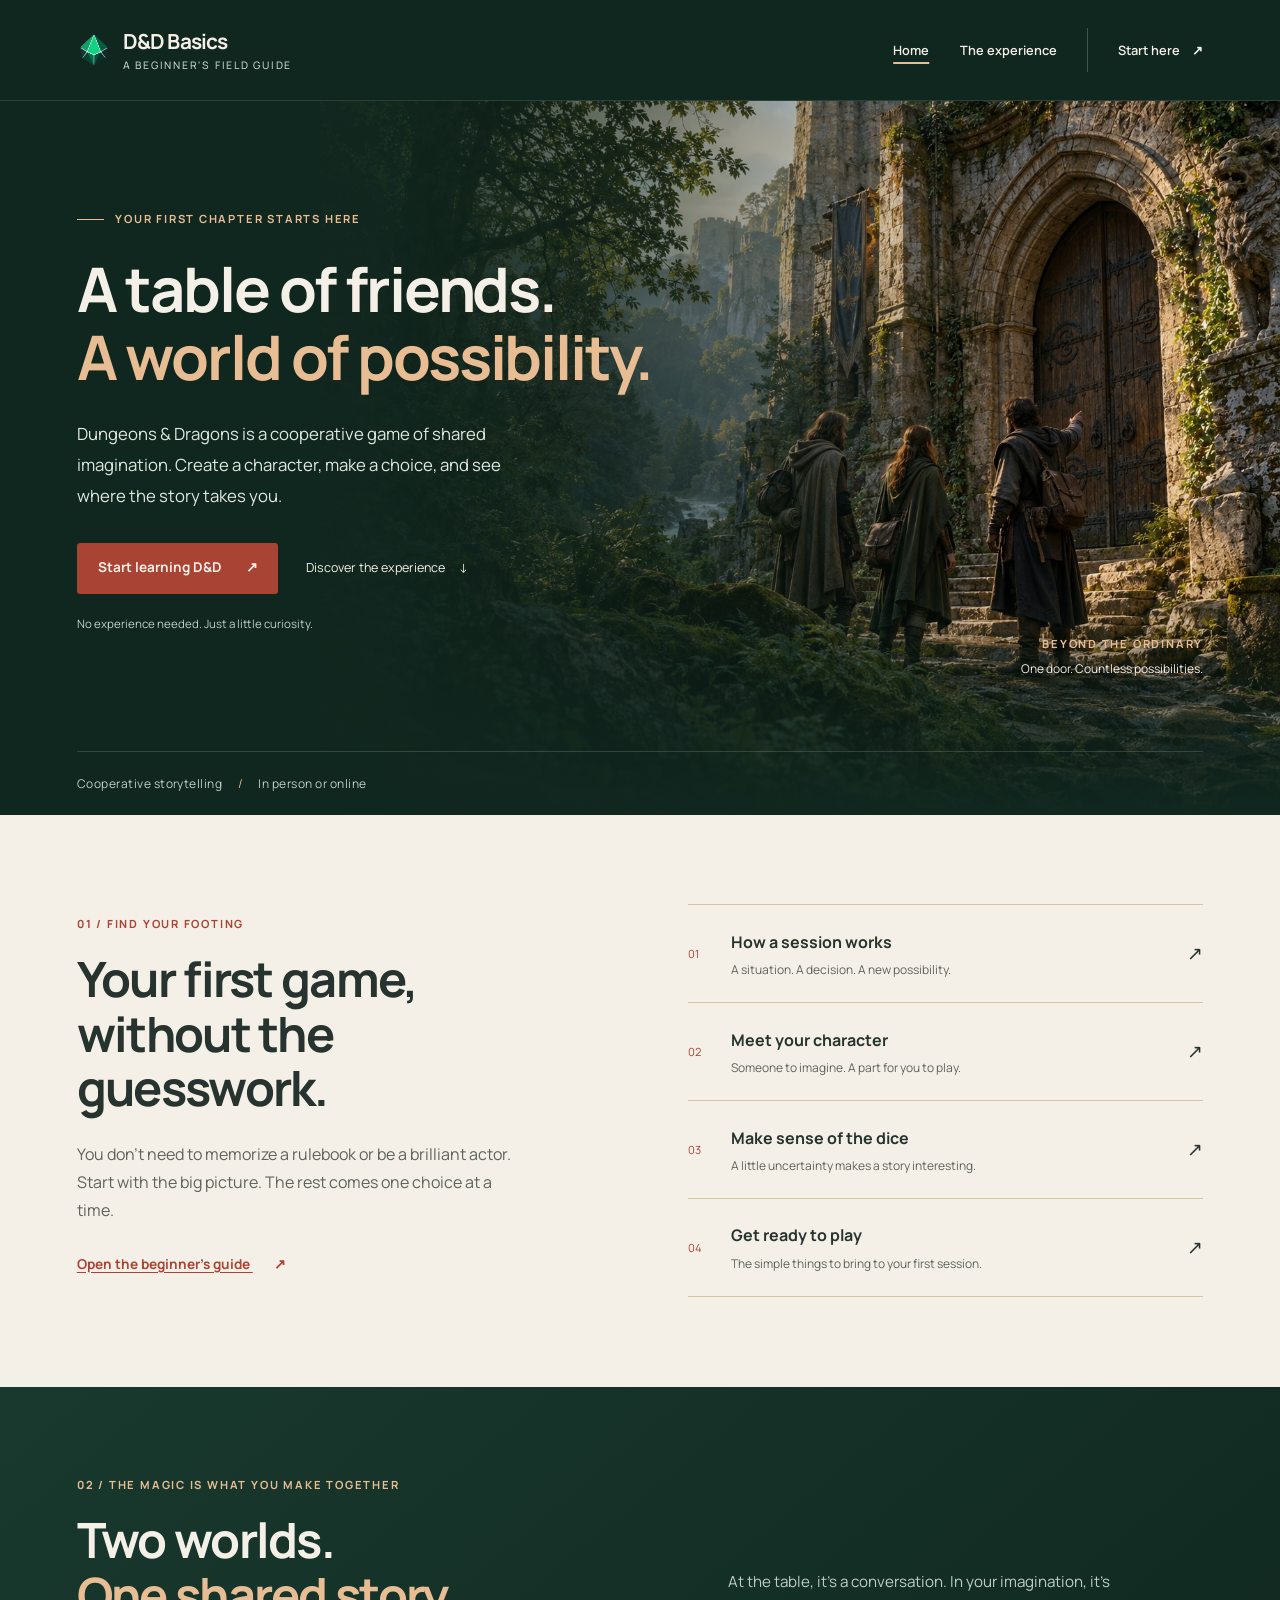
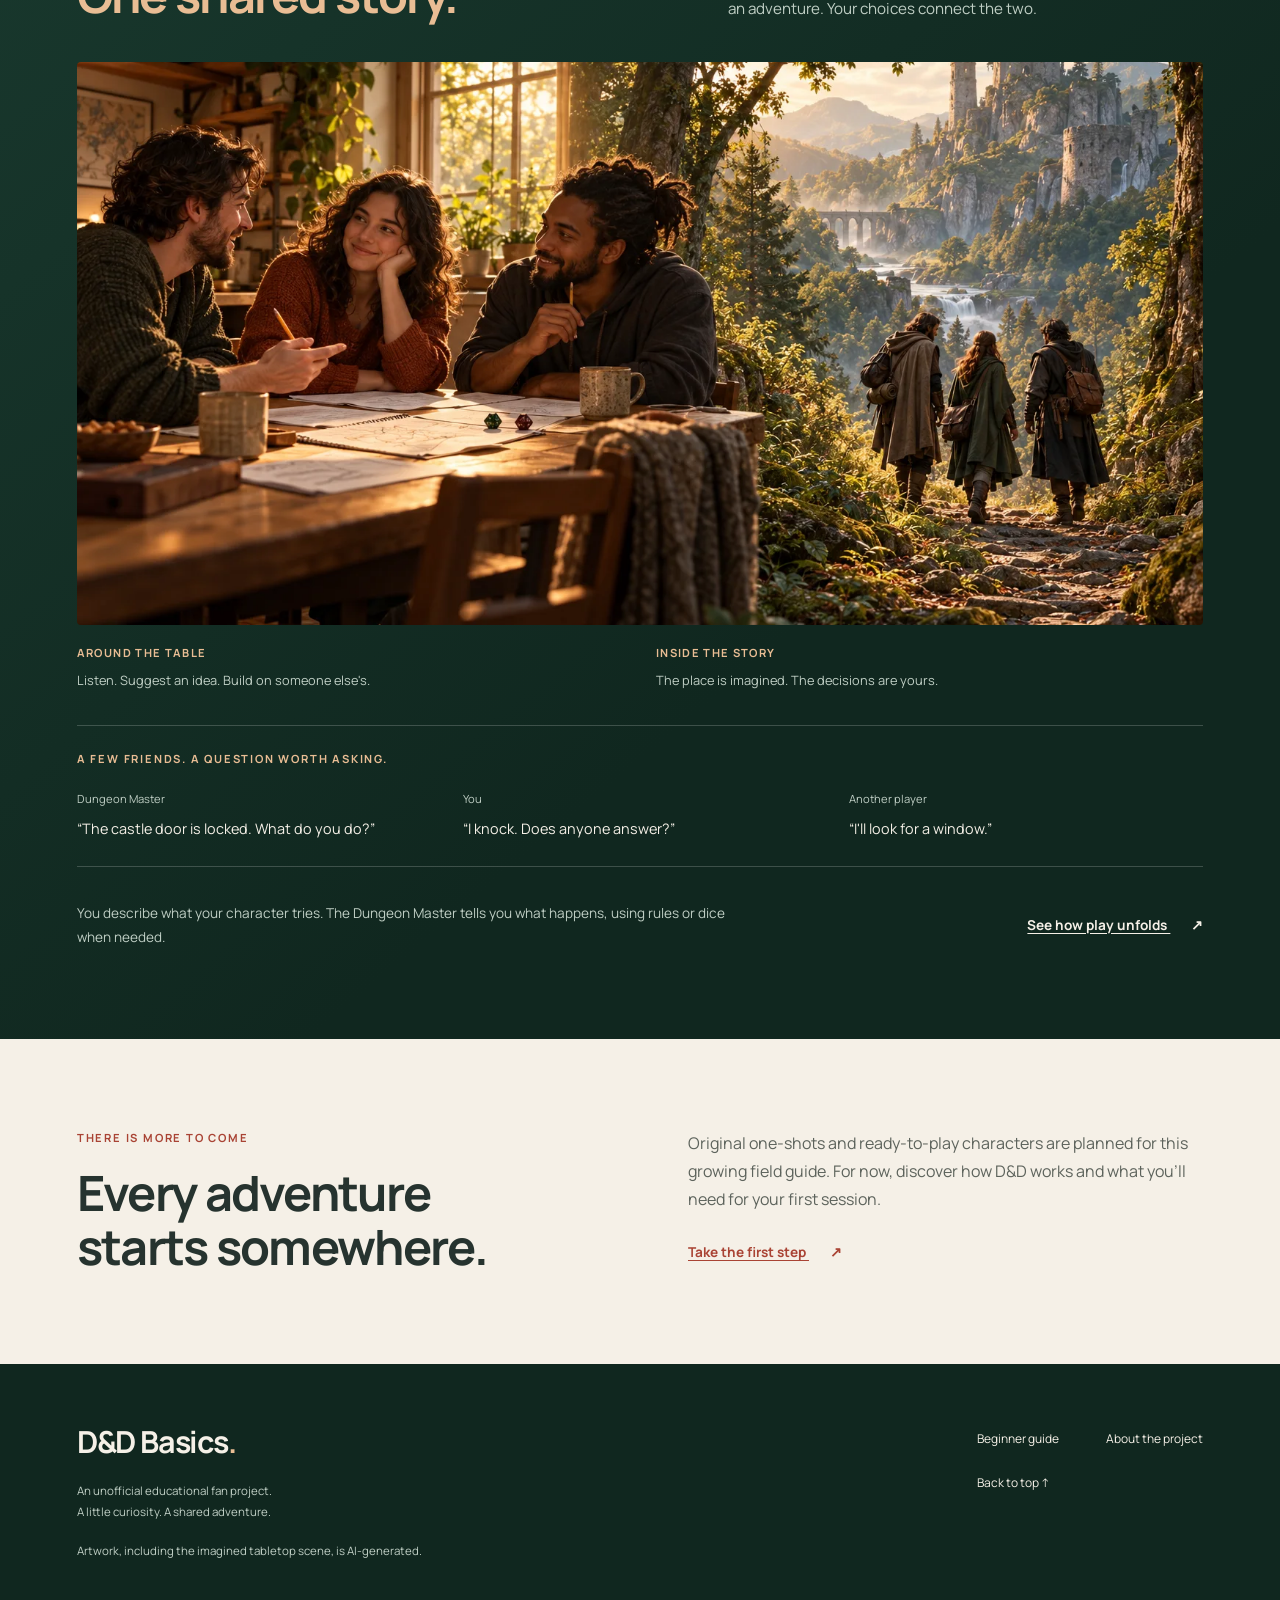
==== commit d3f2e5c6: "Redesign beginner guide with chapters and visual examples" ====
--- a/index.html
+++ b/index.html
@@ -93,27 +93,17 @@
           <div><p class="eyebrow">02 / The magic is what you make together</p><h2 id="story-heading">Two worlds.<br><em>One shared story.</em></h2></div>
           <p>At the table, it's a conversation. In your imagination, it's an adventure. Your choices connect the two.</p>
         </div>
-        <div class="story-pair">
-          <figure class="table-world">
-            <div class="conversation">
-              <p class="panel-label">Around the table</p>
-              <p class="conversation-intro">A few friends.<br>A question worth asking.</p>
-              <dl>
-                <dt>Dungeon Master</dt><dd>“The castle door is locked. What do you do?”</dd>
-                <dt>You</dt><dd>“I knock. Does anyone answer?”</dd>
-                <dt>Another player</dt><dd>“I'll look for a window.”</dd>
-              </dl>
-              <p class="conversation-note">No script required.</p>
-            </div>
-            <figcaption>Listen. Suggest an idea. Build on someone else's.</figcaption>
-          </figure>
-          <figure class="imagined-world">
-            <div class="story-image">
-              <img src="images/forest-gateway.jpg" width="1536" height="1024" loading="lazy" alt="Three travelers pause before a closed wooden castle door in a sunlit forest.">
-              <div class="story-image-label"><p class="panel-label">Inside the story</p><p>An old castle.<br>A new possibility.</p></div>
-            </div>
-            <figcaption>The place is imagined. The decisions are yours.</figcaption>
-          </figure>
+        <figure class="story-bridge">
+          <img src="images/table-to-story.webp" srcset="images/table-to-story-small.webp 768w, images/table-to-story.webp 1536w" sizes="(max-width: 1363px) 88vw, 1200px" width="1536" height="1024" loading="lazy" alt="An imagined scene connects three friends talking over paper and dice at a kitchen table with three adventurers walking toward a distant castle.">
+          <figcaption><span><strong>Around the table</strong>Listen. Suggest an idea. Build on someone else's.</span><span><strong>Inside the story</strong>The place is imagined. The decisions are yours.</span></figcaption>
+        </figure>
+        <div class="story-conversation">
+          <p class="eyebrow">A few friends. A question worth asking.</p>
+          <dl>
+            <div><dt>Dungeon Master</dt><dd>“The castle door is locked. What do you do?”</dd></div>
+            <div><dt>You</dt><dd>“I knock. Does anyone answer?”</dd></div>
+            <div><dt>Another player</dt><dd>“I'll look for a window.”</dd></div>
+          </dl>
         </div>
         <div class="story-followup"><p>You describe what your character tries. The Dungeon Master tells you what happens, using rules or dice when needed.</p><a class="light-link" href="start-here.html#how-it-works">See how play unfolds <span aria-hidden="true">↗</span></a></div>
       </div>
@@ -130,7 +120,7 @@
       <div>
         <a class="footer-brand" href="index.html">D&D Basics<span aria-hidden="true">.</span></a>
         <p>An unofficial educational fan project.<br>A little curiosity. A shared adventure.</p>
-        <p>The forest-gateway artwork is AI-generated.</p>
+        <p>Artwork, including the imagined tabletop scene, is AI-generated.</p>
       </div>
       <nav aria-label="Footer navigation"><a href="start-here.html">Beginner guide</a><a href="start-here.html#about">About the project</a><a href="#top">Back to top ↑</a></nav>
     </div>
--- a/style.css
+++ b/style.css
@@ -452,7 +452,7 @@
   font-size: 1.2rem;
 }
 
-/* The same locked-door moment connects the conversation and imagined scene. */
+/* Two worlds share the same grounded light and atmosphere. */
 .story-section {
   background: linear-gradient(140deg, var(--color-forest-light), var(--color-forest) 65%);
 }
@@ -475,120 +475,62 @@
   font-size: 0.95rem;
 }
 
-.story-pair {
+/* A single purposeful scene connects everyday conversation and imagined adventure. */
+.story-bridge {
+  margin: 0;
+}
+
+.story-bridge > img {
+  width: 100%;
+  aspect-ratio: 2 / 1;
+  object-fit: cover;
+  object-position: center 45%;
+  border-radius: 4px;
+}
+
+.story-bridge figcaption {
   display: grid;
   grid-template-columns: 1fr 1fr;
-  gap: 1.5rem;
-}
-
-.story-pair figure {
-  min-width: 0;
+  gap: 2rem;
+  padding-block: 1.1rem;
+  color: var(--color-muted-on-dark);
+  font-size: 0.8rem;
+}
+
+.story-bridge figcaption strong {
+  display: block;
+  margin-bottom: 0.4rem;
+  color: var(--color-warm-highlight);
+  font-size: 0.7rem;
+  letter-spacing: 0.12em;
+  text-transform: uppercase;
+}
+
+.story-conversation {
+  margin-top: 1rem;
+  padding-block: 1.5rem;
+  border-block: 1px solid #ffffff30;
+}
+
+.story-conversation > .eyebrow {
+  margin-bottom: 1.3rem;
+}
+
+.story-conversation dl {
+  display: grid;
+  grid-template-columns: repeat(3, minmax(0, 1fr));
+  gap: 2rem;
   margin: 0;
 }
 
-.conversation, .story-image {
-  min-height: 445px;
-}
-
-.conversation {
-  background: var(--color-background);
-  color: var(--color-text);
-  padding: 2.1rem 2.5rem;
-  border-radius: 3px;
-}
-
-.panel-label {
-  font-size: 0.75rem;
-  font-weight: 700;
-  letter-spacing: 0.17em;
-  text-transform: uppercase;
-}
-
-.conversation .panel-label {
-  color: var(--color-accent);
-}
-
-.conversation-intro {
-  font-family: var(--font-heading);
-  font-weight: 700;
-  font-size: clamp(1.5rem, 2.5vw, 2rem);
-  letter-spacing: -0.025em;
-  line-height: 1.2;
-  margin-bottom: 1.6rem;
-}
-
-.conversation dl {
-  border-left: 1px solid var(--color-line);
-  padding-left: 1.1rem;
-}
-
-.conversation dt {
-  margin-top: 0.8rem;
+.story-conversation dt {
   font-size: 0.7rem;
-  font-weight: 700;
-  text-transform: uppercase;
-  letter-spacing: 0.12em;
-  color: var(--color-muted);
-}
-
-.conversation dd {
-  margin: 0.2rem 0 0;
-  font-size: 0.86rem;
-}
-
-.conversation-note {
-  font-size: 0.75rem;
-  color: var(--color-muted);
-}
-
-.story-image {
-  position: relative;
-  overflow: hidden;
-  border-radius: 3px;
-  background: radial-gradient(ellipse at 70% 30%, #b5ab6960, transparent 60%), var(--color-forest-light);
-}
-
-.story-image img {
-  position: absolute;
-  width: 100%;
-  height: 100%;
-  object-fit: cover;
-  object-position: 78% center;
-}
-
-.story-image::after {
-  content: "";
-  position: absolute;
-  inset: 0;
-  background: linear-gradient(0deg, #10271fe8, transparent 65%);
-  pointer-events: none;
-}
-
-.story-image-label {
-  position: absolute;
-  z-index: 1;
-  left: 2rem;
-  right: 2rem;
-  bottom: 1.8rem;
-  text-shadow: 0 1px 8px #0008;
-}
-
-.story-image-label .panel-label {
-  color: var(--color-warm-highlight);
-}
-
-.story-image-label > p:last-child {
-  font-family: var(--font-heading);
-  font-weight: 700;
-  font-size: 2rem;
-  line-height: 1.15;
-  letter-spacing: -0.03em;
-}
-
-.story-pair figcaption {
-  margin-top: 0.8rem;
-  font-size: 0.75rem;
   color: var(--color-muted-on-dark);
+}
+
+.story-conversation dd {
+  margin: 0.5rem 0 0;
+  font-size: 0.9rem;
 }
 
 .story-followup {
@@ -625,139 +567,827 @@
   color: var(--color-muted);
 }
 
-/* The guide retains its original semantic sections, lists, and comparison table. */
-.guide-main {
-  max-width: 960px;
-  padding-bottom: 3rem;
-}
-
-.guide-heading {
-  padding-top: 3rem;
-}
-
-.back-link {
-  font-size: 0.75rem;
-}
-
-.guide-heading .eyebrow {
-  margin-top: 2.5rem;
-  color: var(--color-accent);
-}
-
-.guide-deck {
-  max-width: 38rem;
-  color: var(--color-muted);
-}
-
-.topic-nav {
+/* Start Here: a guided journey, with ordinary links and static worked examples. */
+.journey-opening {
+  background: radial-gradient(ellipse at 85% 15%, #55784b45, transparent 55%), var(--color-forest);
+}
+
+.journey-opening-inner {
+  display: grid;
+  grid-template-columns: 1.3fr 1fr;
+  gap: 5rem;
+  align-items: center;
+  padding-block: 2.5rem 3.5rem;
+}
+
+
+.journey-opening h1 {
+  font-size: clamp(3rem, 5.1vw, 4.6rem);
+  line-height: 1.1;
+  margin-bottom: 1.5rem;
+}
+
+.journey-opening h1 span {
+  color: var(--color-warm-highlight);
+}
+
+.journey-deck {
+  max-width: 35rem;
+}
+
+.journey-reassurance {
+  max-width: 35rem;
+  color: var(--color-muted-on-dark);
+  font-size: 0.85rem;
+}
+
+.journey-opening-actions {
   display: flex;
   flex-wrap: wrap;
-  gap: 0.5rem 1.5rem;
-  margin-block: 1.8rem 3rem;
-  padding-block: 1rem;
-  border-block: 1px solid var(--color-line);
-}
-
-.topic-nav a {
+  align-items: center;
+  gap: 0.8rem 1.5rem;
+  margin-top: 1.7rem;
+}
+
+/* A short imagined moment gives the journey a purpose without duplicating navigation. */
+.opening-scene {
+  position: relative;
+  align-self: stretch;
+  min-height: 460px;
+  margin: 0;
+  overflow: hidden;
+  border-radius: 4px;
+  background: var(--color-forest-light);
+}
+
+.opening-scene > img {
+  position: absolute;
+  width: 100%;
+  height: 100%;
+  object-fit: cover;
+  object-position: 72% center;
+}
+
+.opening-scene::after {
+  content: "";
+  position: absolute;
+  inset: 20% 0 0;
+  background: linear-gradient(0deg, #10271ffa 8%, #10271fe0 38%, transparent 85%);
+  pointer-events: none;
+}
+
+.opening-scene figcaption {
+  position: absolute;
+  z-index: 1;
+  inset: auto 2rem 1.7rem;
+}
+
+.opening-scene .eyebrow {
+  font-size: 0.65rem;
+  margin-bottom: 0.8rem;
+}
+
+.opening-scene-story {
+  font-size: 1rem;
+  line-height: 1.6;
+  max-width: 28rem;
+  margin-bottom: 0.8rem;
+}
+
+.opening-scene-question {
+  font-size: 1.9rem;
+  font-weight: 600;
+  letter-spacing: -0.035em;
+  line-height: 1.2;
+  margin-bottom: 1rem;
+  color: var(--color-warm-highlight);
+}
+
+.opening-scene-note {
+  padding-top: 1rem;
+  border-top: 1px solid #ffffff30;
+  color: var(--color-muted-on-dark);
+  font-size: 0.75rem;
+}
+
+/* Sticky only where the entire chapter index comfortably fits. */
+.journey-layout {
+  display: grid;
+  grid-template-columns: 180px minmax(0, 1fr);
+  gap: 3rem;
+  padding-block: 3.5rem 4rem;
+}
+
+.journey-nav {
+  position: sticky;
+  top: 2rem;
+  align-self: start;
+  scroll-margin-top: 2rem;
+}
+
+.journey-nav > .eyebrow {
+  color: var(--color-accent);
+}
+
+.journey-nav ol {
+  list-style: none;
+  padding: 0;
+  margin: 0;
+}
+
+.journey-nav li {
+  border-bottom: 1px solid var(--color-line);
+}
+
+.journey-nav a {
+  display: flex;
+  align-items: center;
+  gap: 0.7rem;
+  min-height: 54px;
+  padding: 0.8rem 0.5rem;
+  border-left: 3px solid transparent;
+  color: var(--color-text);
   font-size: 0.8rem;
-  padding-block: 0.35rem;
-}
-
-.guide-main h1 {
-  font-size: clamp(2.7rem, 5.5vw, 4.2rem);
-  max-width: 17ch;
-}
-
-.guide-main h2 {
-  font-size: clamp(1.9rem, 3.5vw, 2.7rem);
-}
-
-.guide-main p {
+  font-weight: 600;
+  text-decoration: none;
+}
+
+.journey-nav .nav-number {
+  color: var(--color-accent);
+  font-size: 0.7rem;
+}
+
+.journey-nav a:hover {
+  color: var(--color-accent);
+  background: #d8c4a42b;
+}
+
+.nav-selected {
+  display: none;
+  color: var(--color-accent);
+  font-size: 0.65rem;
+  font-weight: 500;
+}
+
+/* :has connects the URL's target chapter to its link. This is selection, not scroll tracking. */
+.journey-layout:has(#introduction:target) .journey-nav a[href="#introduction"],
+.journey-layout:has(#how-it-works:target) .journey-nav a[href="#how-it-works"],
+.journey-layout:has(#characters:target) .journey-nav a[href="#characters"],
+.journey-layout:has(#dice:target) .journey-nav a[href="#dice"],
+.journey-layout:has(#getting-started:target) .journey-nav a[href="#getting-started"] {
+  border-left-color: var(--color-accent);
+  background: #d8c4a445;
+}
+
+.journey-layout:has(#introduction:target) .journey-nav a[href="#introduction"] .nav-selected,
+.journey-layout:has(#how-it-works:target) .journey-nav a[href="#how-it-works"] .nav-selected,
+.journey-layout:has(#characters:target) .journey-nav a[href="#characters"] .nav-selected,
+.journey-layout:has(#dice:target) .journey-nav a[href="#dice"] .nav-selected,
+.journey-layout:has(#getting-started:target) .journey-nav a[href="#getting-started"] .nav-selected {
+  display: block;
+}
+
+.journey-nav-note {
+  margin-top: 1.2rem;
+  color: var(--color-muted);
+  font-size: 0.75rem;
+}
+
+.journey-chapters {
+  min-width: 0;
+}
+
+.lesson-chapter {
+  padding-block: 3rem;
+  border-top: 1px solid var(--color-line);
+  scroll-margin-top: 2rem;
+}
+
+.lesson-chapter:first-child {
+  border-top: 0;
+  padding-top: 0;
+}
+
+.chapter-heading {
+  display: flex;
+  align-items: start;
+  gap: 1.1rem;
+  margin-bottom: 1.7rem;
+  padding-left: 1rem;
+  border-left: 3px solid transparent;
+}
+
+.lesson-chapter:target > .chapter-heading {
+  border-left-color: var(--color-accent);
+}
+
+.chapter-step {
+  padding-top: 0.1rem;
+  font-size: 1.7rem;
+  font-weight: 700;
+  letter-spacing: -0.04em;
+  line-height: 1.2;
+  color: var(--color-accent);
+}
+
+.chapter-heading .eyebrow {
+  margin-bottom: 0.5rem;
+  color: var(--color-muted);
+}
+
+.chapter-heading h2 {
+  font-size: clamp(1.8rem, 3.2vw, 2.7rem);
+  margin-bottom: 0;
+}
+
+.lesson-chapter > p {
   max-width: 70ch;
 }
 
-.introduction {
-  padding-bottom: 2rem;
-}
-
-.content-section {
-  padding-block: 2.5rem;
+
+/* Chapter 1: the relationship, the shared story, and a concrete conversation. */
+.role-diagram {
+  display: grid;
+  grid-template-columns: 1fr 160px 1fr;
+  gap: 1.2rem;
+  align-items: center;
+  margin-top: 2rem;
+  padding-top: 1.5rem;
   border-top: 1px solid var(--color-line);
 }
 
-.reading-section {
-  max-width: 50rem;
-}
-
-.section-introduction {
-  max-width: 48rem;
-  margin-bottom: 1.7rem;
-}
-
-.castle-example, .beginner-resources {
-  padding: 1.6rem;
-  margin-block: 1.6rem 0.5rem;
-  background: var(--color-surface);
-  border-left: 3px solid var(--color-accent);
-}
-
-.activity-grid {
+.role-node .eyebrow {
+  color: var(--color-accent);
+  margin-bottom: 0.8rem;
+}
+
+.role-node h3 {
+  font-size: 1.25rem;
+  line-height: 1.3;
+  margin-bottom: 0.8rem;
+}
+
+.role-node > p:not(.eyebrow) {
+  font-size: 0.85rem;
+  color: var(--color-muted);
+}
+
+.role-node blockquote {
+  margin: 0;
+  padding-left: 0.8rem;
+  border-left: 2px solid var(--color-accent);
+  font-size: 0.85rem;
+  font-weight: 600;
+}
+
+.shared-world {
+  display: flex;
+  align-items: center;
+  justify-content: space-between;
+  gap: 0.5rem;
+  color: var(--color-accent);
+}
+
+.shared-world p {
   display: grid;
-  grid-template-columns: repeat(3, 1fr);
-  gap: 1.6rem;
-}
-
-.activity-grid h3 {
-  color: var(--color-accent);
-}
-
-.activity-grid p {
-  font-size: 0.9rem;
-}
-
-.campaign-note {
-  margin-top: 1.2rem;
-}
-
-.character-table {
-  width: 100%;
-  max-width: 50rem;
-  margin-top: 1.5rem;
-  border-collapse: collapse;
-}
-
-.character-table caption {
-  padding-bottom: 0.75rem;
-  text-align: left;
+  align-content: center;
+  flex-shrink: 0;
+  width: 110px;
+  height: 110px;
+  border: 1px solid var(--color-line);
+  border-radius: 50%;
+  margin: 0;
+  text-align: center;
+  color: var(--color-text);
+  background: radial-gradient(circle, var(--color-surface), var(--color-example));
+  font-size: 0.7rem;
+  line-height: 1.5;
+}
+
+.role-diagram figcaption {
+  grid-column: 1 / -1;
+  padding-top: 1rem;
+  color: var(--color-muted);
+  font-size: 0.8rem;
+}
+
+/* Chapter 2: a short play loop, cinematic scene, and distinct possible approaches. */
+.play-loop {
+  display: grid;
+  grid-template-columns: repeat(3, minmax(0, 1fr));
+  gap: 1.7rem;
+  margin: 1.5rem 0 0;
+  padding: 0 0 0 1.4rem;
+  list-style-type: decimal-leading-zero;
+}
+
+.play-loop li {
+  padding-left: 0.25rem;
+}
+
+.play-loop li::marker {
+  color: var(--color-accent);
+  font-size: 0.75rem;
+  font-weight: 700;
+}
+
+.play-loop strong {
+  display: block;
+  margin-bottom: 0.5rem;
+  font-size: 1.05rem;
+}
+
+.play-loop p {
+  font-size: 0.85rem;
+  color: var(--color-muted);
+}
+
+.loop-return {
+  padding-block: 0.8rem;
   font-size: 0.8rem;
   color: var(--color-muted);
 }
 
-.character-table th, .character-table td {
-  padding: 0.9rem 1rem;
-  border-bottom: 1px solid var(--color-line);
+.loop-return span {
+  color: var(--color-accent);
+  margin-right: 0.5rem;
+}
+
+.encounter-stage {
+  overflow: hidden;
+  border-radius: 4px;
+}
+
+.encounter-scene {
+  position: relative;
+}
+
+.encounter-scene img {
+  width: 100%;
+  aspect-ratio: 2.1 / 1;
+  object-fit: cover;
+  object-position: center 46%;
+}
+
+.encounter-scene::after {
+  content: "";
+  position: absolute;
+  inset: 50% 0 0;
+  background: linear-gradient(0deg, #10271fe8, transparent);
+  pointer-events: none;
+}
+
+.encounter-scene-caption {
+  position: absolute;
+  z-index: 1;
+  left: 2rem;
+  bottom: 1.3rem;
+  margin: 0;
+  font-size: 1.5rem;
+  font-weight: 600;
+  letter-spacing: -0.03em;
+}
+
+.encounter-scene-caption .eyebrow {
+  display: block;
+  margin-bottom: 0.4rem;
+}
+
+.encounter-copy {
+  display: grid;
+  grid-template-columns: 1fr 1fr;
+  gap: 0 2rem;
+  padding: 1.7rem 2rem 2rem;
+}
+
+.encounter-copy .eyebrow {
+  grid-column: 1 / -1;
+}
+
+.encounter-copy h3 {
+  font-size: clamp(1.6rem, 2.8vw, 2.15rem);
+  letter-spacing: -0.035em;
+  line-height: 1.2;
+  margin-bottom: 0;
+}
+
+.encounter-copy > p:not(.eyebrow) {
+  font-size: 0.9rem;
+  color: var(--color-muted-on-dark);
+}
+
+.encounter-copy .encounter-prompt {
+  grid-column: 2;
+  border-left: 2px solid var(--color-warm-highlight);
+  padding-left: 0.8rem;
+  color: var(--color-on-dark);
+  font-size: 0.8rem;
+}
+
+/* Visible activities extend the same castle scene, rather than a second set of choices. */
+.adventure-approaches {
+  margin-top: 2rem;
+  padding-top: 1.7rem;
+  border-top: 1px solid var(--color-line);
+  scroll-margin-top: 2rem;
+}
+
+.adventure-approaches > .eyebrow {
+  color: var(--color-accent);
+}
+
+.adventure-approaches > h3 {
+  font-size: 1.6rem;
+  letter-spacing: -0.03em;
+}
+
+.adventure-approaches > p:not(.eyebrow), .approach-list p {
+  color: var(--color-muted);
+  font-size: 0.9rem;
+}
+
+.approach-list {
+  display: grid;
+  grid-template-columns: repeat(3, minmax(0, 1fr));
+  gap: 1.5rem;
+  margin-top: 1.7rem;
+}
+
+.approach-list article {
+  padding-left: 1rem;
+  border-left: 1px solid var(--color-line);
+}
+
+.activity-symbol {
+  display: block;
+  height: 2.7rem;
+  margin-bottom: 0.6rem;
+  color: var(--color-accent);
+  font-size: 2.1rem;
+  font-weight: 500;
+  line-height: 1.2;
+}
+
+.approach-list h4 {
+  margin: 0 0 0.8rem;
+  font-size: 0.8rem;
+  line-height: 1.5;
+  color: var(--color-accent);
+}
+
+.approach-list .activity-example {
+  color: var(--color-text);
+  font-size: 1.05rem;
+  font-weight: 700;
+  line-height: 1.4;
+  margin-bottom: 0.8rem;
+}
+
+.adventure-approaches .campaign-note {
+  margin-top: 1.5rem;
+  padding-top: 1.2rem;
+  border-top: 1px solid var(--color-line);
+  font-size: 0.8rem;
+}
+
+/* Chapter 3: class archetypes use complete illustrations and concise, distinct examples. */
+.character-premise {
+  font-size: 1.7rem;
+  letter-spacing: -0.03em;
+  line-height: 1.3;
+}
+
+.character-premise strong {
+  color: var(--color-accent);
+}
+
+.class-lineup {
+  display: grid;
+  grid-template-columns: repeat(3, minmax(0, 1fr));
+  gap: 1.2rem;
+  margin-top: 1.8rem;
+}
+
+.class-profile {
+  display: flex;
+  flex-direction: column;
+  min-width: 0;
+  color: var(--color-on-dark);
+  background: var(--color-forest);
+  border-radius: 3px;
+  overflow: hidden;
+}
+
+.class-profile > img {
+  width: 100%;
+  aspect-ratio: 2 / 3;
+  object-fit: cover;
+}
+
+.class-copy {
+  display: flex;
+  flex-direction: column;
+  flex: 1;
+  padding: 1.4rem;
+}
+
+.class-copy .eyebrow {
+  margin-bottom: 0.6rem;
+  color: var(--color-warm-highlight);
+  font-size: 0.65rem;
+}
+
+.class-copy h3 {
+  font-size: 2rem;
+  letter-spacing: -0.035em;
+  margin-bottom: 1rem;
+}
+
+.class-copy > p:not(.eyebrow) {
+  color: var(--color-muted-on-dark);
+  font-size: 0.9rem;
+  line-height: 1.75;
+}
+
+.class-copy blockquote {
+  margin: auto 0 0;
+  padding-top: 1rem;
+  border-top: 1px solid #ffffff30;
+  font-size: 0.85rem;
+  line-height: 1.65;
+}
+
+.class-copy blockquote span {
+  display: block;
+  margin-bottom: 0.5rem;
+  color: var(--color-warm-highlight);
+  font-size: 0.65rem;
+  text-transform: uppercase;
+  letter-spacing: 0.1em;
+}
+
+.class-note {
+  margin-top: 1.3rem;
+  padding-left: 1rem;
+  border-left: 3px solid var(--color-accent);
+  color: var(--color-muted);
+  font-size: 0.85rem;
+}
+
+/* Chapter 4: a decorative die diagram backed by a complete readable caption. */
+.check-example {
+  padding: 2rem;
+  margin-block: 1.7rem;
+  border-radius: 4px;
+  background: radial-gradient(ellipse at 20% 50%, #466b4c50, transparent 65%), var(--color-forest);
+}
+
+.check-context {
+  border-bottom: 1px solid #ffffff30;
+  padding-bottom: 1rem;
+}
+
+.check-context .eyebrow {
+  margin-bottom: 0.4rem;
+}
+
+.check-context > p:last-child {
+  font-size: 1.2rem;
+  font-weight: 600;
+}
+
+.roll-equation {
+  display: grid;
+  grid-template-columns: minmax(0, 1fr) auto minmax(0, 1fr) auto minmax(0, 1fr);
+  gap: 0.8rem;
+  align-items: center;
+  margin-block: 1.3rem;
+  text-align: center;
+}
+
+.roll-equation > div {
+  min-width: 0;
+}
+
+.roll-equation strong {
+  display: grid;
+  place-items: center;
+  height: 140px;
+  margin: 0;
+  font-size: clamp(2.8rem, 5vw, 4rem);
+  font-weight: 700;
+  letter-spacing: -0.05em;
+  line-height: 1.15;
+}
+
+.roll-equation .roll-label {
+  display: flex;
+  align-items: center;
+  justify-content: center;
+  min-height: 2.8em;
+  line-height: 1.4;
+  font-size: 0.75rem;
+  color: var(--color-on-dark);
+}
+
+.roll-equation > div > span:last-child {
+  display: block;
+  min-height: 2.8em;
+  line-height: 1.4;
+}
+
+.roll-equation span {
+  font-size: 0.75rem;
+  color: var(--color-muted-on-dark);
+}
+
+.roll-equation .math-sign {
+  font-size: 1.5rem;
+}
+
+.die-result {
+  position: relative;
+  width: min(100%, 130px);
+  margin-inline: auto;
+}
+
+.die-result svg {
+  position: absolute;
+  inset: 5px 0;
+  width: 100%;
+  height: 130px;
+  stroke: var(--color-warm-highlight);
+  stroke-width: 1;
+}
+
+.die-result strong {
+  position: relative;
+  font-size: 2.2rem;
+}
+
+.roll-total strong {
+  color: var(--color-warm-highlight);
+}
+
+.roll-example {
+  text-align: center;
+  color: var(--color-muted-on-dark);
+  font-size: 0.8rem;
+}
+
+.target-result {
+  display: flex;
+  align-items: center;
   text-align: left;
-  vertical-align: top;
-}
-
-.character-table thead th {
-  background: var(--color-surface);
-  color: var(--color-accent);
-}
-
-.roll-example {
-  padding: 1.1rem 1.3rem;
-  background: var(--color-example);
-  font-size: 1.15rem;
-}
-
-.gameplay-steps, .session-checklist, .beginner-resources ul {
-  padding-left: 1.3rem;
-  margin-bottom: 1.5rem;
-}
-
-.gameplay-steps li, .session-checklist li, .beginner-resources li {
-  margin-bottom: 0.7rem;
+  gap: 1.5rem;
+  padding-top: 1.3rem;
+  margin-top: 1.3rem;
+  border-top: 1px solid #ffffff35;
+}
+
+.target-result > span {
+  display: flex;
+  align-items: center;
+  gap: 0.7rem;
+  font-size: 0.8rem;
+  color: var(--color-muted-on-dark);
+}
+
+.target-result > span strong {
+  font-size: 1.8rem;
+  color: var(--color-warm-highlight);
+}
+
+.target-result p {
+  margin: 0;
+  font-size: 0.85rem;
+}
+
+.target-result .outcome-mark {
+  margin-left: auto;
+  justify-content: center;
+  flex-shrink: 0;
+  width: 2rem;
+  height: 2rem;
+  border: 1px solid var(--color-warm-highlight);
+  border-radius: 50%;
+  color: var(--color-warm-highlight);
+}
+
+/* Chapter 5: practical preparation and a real next step. */
+.ready-intro {
+  display: grid;
+  grid-template-columns: 1fr 1fr;
+  gap: 2rem;
+  margin-block: 2rem;
+}
+
+.ready-statement {
+  margin: 0;
+  font-size: clamp(1.6rem, 3vw, 2.1rem);
+  font-weight: 500;
+  letter-spacing: -0.035em;
+  line-height: 1.3;
+}
+
+.ready-statement strong {
+  color: var(--color-accent);
+}
+
+.ready-intro > div p {
+  font-size: 0.9rem;
+  color: var(--color-muted);
+}
+
+.preparation-heading {
+  color: var(--color-accent);
+}
+
+.session-checklist {
+  display: grid;
+  grid-template-columns: 1fr 1fr;
+  gap: 0 2rem;
+  margin: 0 0 1.5rem;
+  padding: 0;
+  list-style: none;
+  counter-reset: packing;
+}
+
+.session-checklist li {
+  position: relative;
+  padding: 1.2rem 0 1.2rem 2.5rem;
+  border-top: 1px solid var(--color-line);
+  font-size: 0.9rem;
+  counter-increment: packing;
+}
+
+.session-checklist li::before {
+  content: counter(packing, decimal-leading-zero);
+  position: absolute;
+  left: 0;
+  top: 1.3rem;
+  color: var(--color-accent);
+  font-size: 0.7rem;
+}
+
+.session-checklist strong {
+  display: block;
+  margin-bottom: 0.4rem;
+}
+
+.ready-next {
+  position: relative;
+  padding: 2rem;
+  border-left: 3px solid var(--color-warm-highlight);
+  background: linear-gradient(120deg, var(--color-forest-light), var(--color-forest));
+}
+
+.ready-next h3 {
+  font-size: 1.8rem;
+  letter-spacing: -0.03em;
+}
+
+.ready-next p:not(.eyebrow) {
+  color: var(--color-muted-on-dark);
+  font-size: 0.9rem;
+}
+
+.beginner-resources {
+  margin-top: 1.7rem;
+  padding-top: 1.5rem;
+  border-top: 1px solid var(--color-line);
+}
+
+.beginner-resources p, .beginner-resources li {
+  font-size: 0.85rem;
+}
+
+.beginner-resources ul {
+  padding-left: 1.2rem;
+  margin-bottom: 0;
+}
+
+.beginner-resources li + li {
+  margin-top: 0.65rem;
+}
+
+.about-guide {
+  padding-top: 2rem;
+  border-top: 1px solid var(--color-line);
+}
+
+.about-guide > .eyebrow {
+  color: var(--color-muted);
+}
+
+.about-guide h2 {
+  font-size: 1.5rem;
+}
+
+.about-guide p:not(.eyebrow) {
+  max-width: 70ch;
+  color: var(--color-muted);
+  font-size: 0.9rem;
 }
 
 /* Shared footer. All links lead to content that exists in this milestone. */
@@ -825,9 +1455,6 @@
   .section-heading {
     gap: 2.5rem;
   }
-  .conversation {
-    padding: 1.8rem;
-  }
 }
 
 @media (max-width: 700px) {
@@ -889,7 +1516,7 @@
   .hero-bottom {
     padding-block: 1rem;
   }
-  .guide-feature, .next-chapter, .section-heading, .story-pair {
+  .guide-feature, .next-chapter, .section-heading {
     grid-template-columns: 1fr;
   }
   .guide-feature, .next-chapter {
@@ -900,16 +1527,6 @@
   }
   .section-heading > p {
     max-width: 36rem;
-  }
-  .story-pair {
-    gap: 2rem;
-  }
-  .conversation {
-    padding: 1.8rem;
-    min-height: 0;
-  }
-  .story-image {
-    min-height: 370px;
   }
   .story-followup {
     flex-direction: column;
@@ -926,25 +1543,6 @@
   .chapter-list a > span > span {
     font-size: 0.7rem;
   }
-  .activity-grid {
-    grid-template-columns: 1fr;
-    gap: 0.5rem;
-  }
-  .character-table {
-    font-size: 0.84rem;
-  }
-  .character-table th, .character-table td {
-    padding: 0.7rem 0.4rem;
-  }
-  .character-table th:first-child {
-    white-space: nowrap;
-  }
-  .castle-example, .beginner-resources {
-    padding: 1.2rem;
-  }
-  .content-section {
-    padding-block: 2rem;
-  }
   .footer-inner {
     flex-direction: column;
     gap: 1.5rem;
@@ -958,4 +1556,267 @@
   .button {
     transition: background-color 150ms ease;
   }
-}
+  .journey-nav a {
+    transition: color 150ms ease;
+  }
+}
+
+/* Chapter navigation becomes an in-flow index before the reading column narrows. */
+@media (max-height: 600px) {
+  .journey-nav {
+    position: static;
+  }
+}
+
+@media (max-width: 1000px) {
+  .journey-opening-inner {
+    gap: 2rem;
+  }
+  .journey-layout {
+    grid-template-columns: 1fr;
+    gap: 2.5rem;
+    padding-top: 2rem;
+  }
+  .journey-nav {
+    position: static;
+    padding-bottom: 1.3rem;
+    border-bottom: 1px solid var(--color-line);
+  }
+  .journey-nav ol {
+    display: grid;
+    grid-template-columns: repeat(5, minmax(0, 1fr));
+    gap: 0.5rem;
+  }
+  .journey-nav li {
+    border-bottom: 0;
+  }
+  .journey-nav a {
+    flex-direction: column;
+    align-items: start;
+    gap: 0.2rem;
+    font-size: 0.75rem;
+  }
+  .journey-nav-note {
+    margin-top: 0.6rem;
+  }
+}
+
+@media (max-width: 700px) {
+  .story-bridge > img {
+    aspect-ratio: 3 / 2;
+  }
+  .story-bridge figcaption {
+    gap: 1rem;
+    font-size: 0.75rem;
+  }
+  .story-bridge figcaption strong {
+    font-size: 0.6rem;
+  }
+  .story-conversation dl {
+    grid-template-columns: 1fr;
+    gap: 1rem;
+  }
+  .journey-opening-inner {
+    grid-template-columns: 1fr;
+    gap: 2rem;
+    padding-block: 1.8rem 2.5rem;
+  }
+  .journey-opening h1 {
+    font-size: clamp(2.35rem, 8vw, 3.4rem);
+  }
+  .journey-opening .eyebrow {
+    font-size: 0.65rem;
+  }
+  .journey-opening-actions {
+    margin-top: 1.3rem;
+  }
+  .opening-scene {
+    min-height: 360px;
+  }
+  .opening-scene figcaption {
+    inset: auto 1.4rem 1.4rem;
+  }
+  .opening-scene-story {
+    font-size: 0.9rem;
+  }
+  .opening-scene-question {
+    font-size: 1.6rem;
+  }
+  .journey-nav ol {
+    grid-template-columns: 1fr 1fr;
+    gap: 0.2rem 0.8rem;
+  }
+  .journey-nav a {
+    flex-direction: row;
+    align-items: center;
+    gap: 0.6rem;
+    min-height: 60px;
+  }
+  .journey-layout {
+    gap: 2rem;
+    padding-bottom: 3rem;
+  }
+  .lesson-chapter {
+    padding-block: 2.5rem;
+  }
+  .chapter-heading {
+    gap: 0.7rem;
+    padding-left: 0.6rem;
+    margin-bottom: 1.5rem;
+  }
+  .chapter-heading h2 {
+    font-size: clamp(1.65rem, 6vw, 2rem);
+  }
+  .chapter-heading .eyebrow {
+    font-size: 0.65rem;
+  }
+  .chapter-step {
+    font-size: 1.3rem;
+  }
+  .role-diagram {
+    grid-template-columns: 1fr;
+    gap: 1.3rem;
+    padding-top: 0;
+    border-top: 0;
+  }
+  .role-node {
+    padding-left: 1rem;
+    border-left: 2px solid var(--color-line);
+  }
+  .shared-world {
+    justify-content: start;
+    padding-left: 1rem;
+  }
+  .shared-world p {
+    width: auto;
+    height: auto;
+    border-radius: 3px;
+    padding: 0.7rem 1.3rem;
+  }
+  .shared-world > span {
+    transform: rotate(90deg);
+  }
+  .role-diagram figcaption {
+    padding-top: 0;
+  }
+  .play-loop {
+    grid-template-columns: 1fr;
+    gap: 1rem;
+  }
+  .play-loop strong {
+    margin-bottom: 0.3rem;
+  }
+  .encounter-scene img {
+    aspect-ratio: 4 / 3;
+  }
+  .encounter-scene-caption {
+    left: 1.3rem;
+    bottom: 1rem;
+    font-size: 1.4rem;
+  }
+  .encounter-copy {
+    grid-template-columns: 1fr;
+    padding: 1.3rem;
+    gap: 0.8rem;
+  }
+  .encounter-copy .eyebrow,
+  .encounter-copy .encounter-prompt {
+    grid-column: auto;
+  }
+  .approach-list {
+    grid-template-columns: 1fr;
+    gap: 1.5rem;
+  }
+  .approach-list article {
+    display: grid;
+    grid-template-columns: 2.5rem 1fr;
+    gap: 0.5rem 1rem;
+    padding-left: 0;
+    border-left: 0;
+  }
+  .activity-symbol {
+    grid-row: 1 / 4;
+    margin: 0;
+  }
+  .approach-list h4, .approach-list .activity-example {
+    margin: 0;
+  }
+  .approach-list article > p {
+    grid-column: 2;
+  }
+  .character-premise {
+    font-size: 1.4rem;
+  }
+  .class-lineup {
+    grid-template-columns: 1fr;
+    gap: 1rem;
+  }
+  .class-profile {
+    display: grid;
+    grid-template-columns: 1fr 1.2fr;
+    align-items: start;
+  }
+  .class-copy {
+    padding: 1.4rem;
+  }
+  .class-copy h3 {
+    font-size: 1.8rem;
+  }
+  .check-example {
+    padding: 1.2rem;
+  }
+  .check-context > p:last-child {
+    font-size: 1rem;
+  }
+  .roll-equation {
+    gap: 0.35rem;
+  }
+  .roll-equation strong {
+    height: 95px;
+    font-size: 2.5rem;
+  }
+  .die-result svg {
+    height: 85px;
+  }
+  .die-result strong {
+    font-size: 1.3rem;
+  }
+  .roll-equation .math-sign {
+    font-size: 1.1rem;
+  }
+  .target-result {
+    gap: 0.8rem;
+    flex-wrap: wrap;
+  }
+  .target-result .outcome-mark {
+    display: none;
+  }
+  .ready-intro {
+    grid-template-columns: 1fr;
+    gap: 1.3rem;
+    margin-block: 1.5rem;
+  }
+  .session-checklist {
+    grid-template-columns: 1fr;
+  }
+  .ready-next {
+    padding: 1.4rem;
+  }
+}
+
+/* On phones each class gets its full illustration; its equipment stays in frame. */
+@media (max-width: 500px) {
+  .class-profile {
+    display: block;
+  }
+}
+
+/* Keep the shared navigation on one row on narrow phones. */
+@media (max-width: 400px) {
+  .main-nav {
+    gap: 0.5rem;
+  }
+  .main-nav a:last-child {
+    padding-left: 0.7rem;
+  }
+}
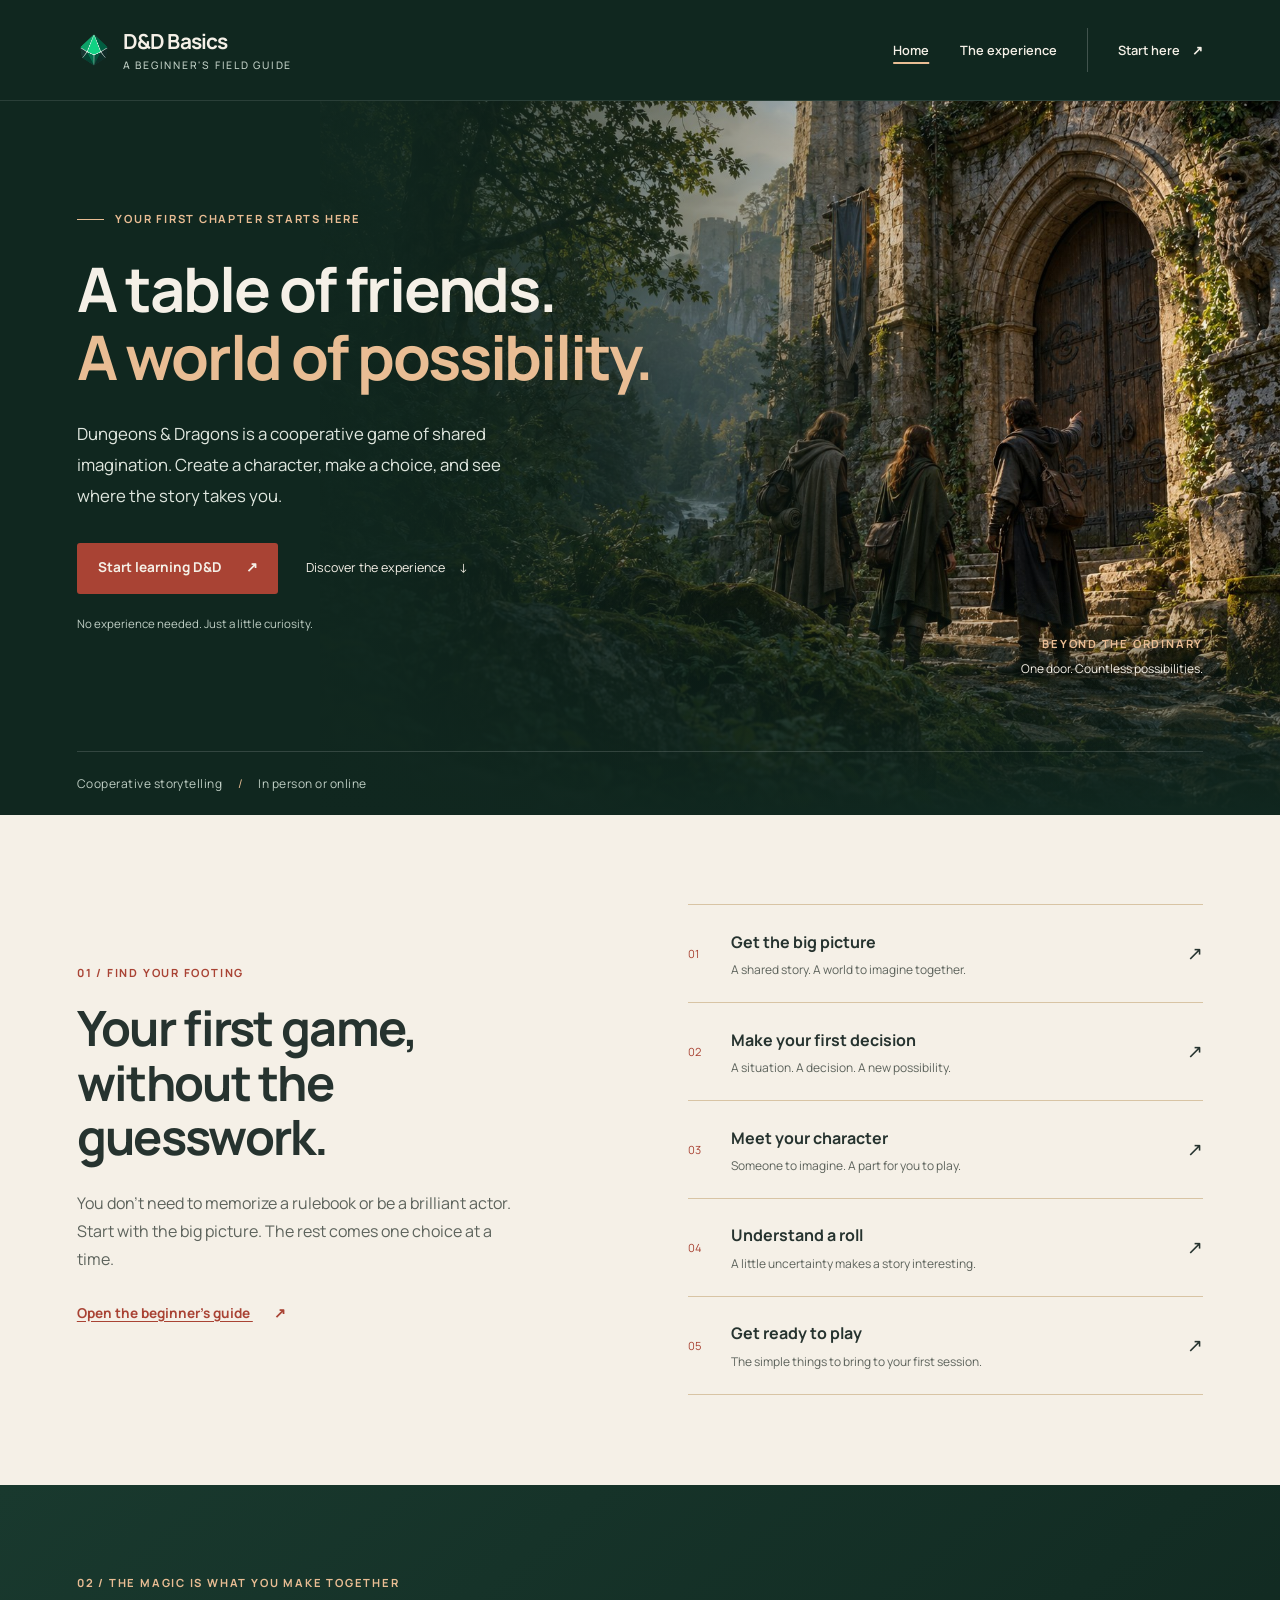
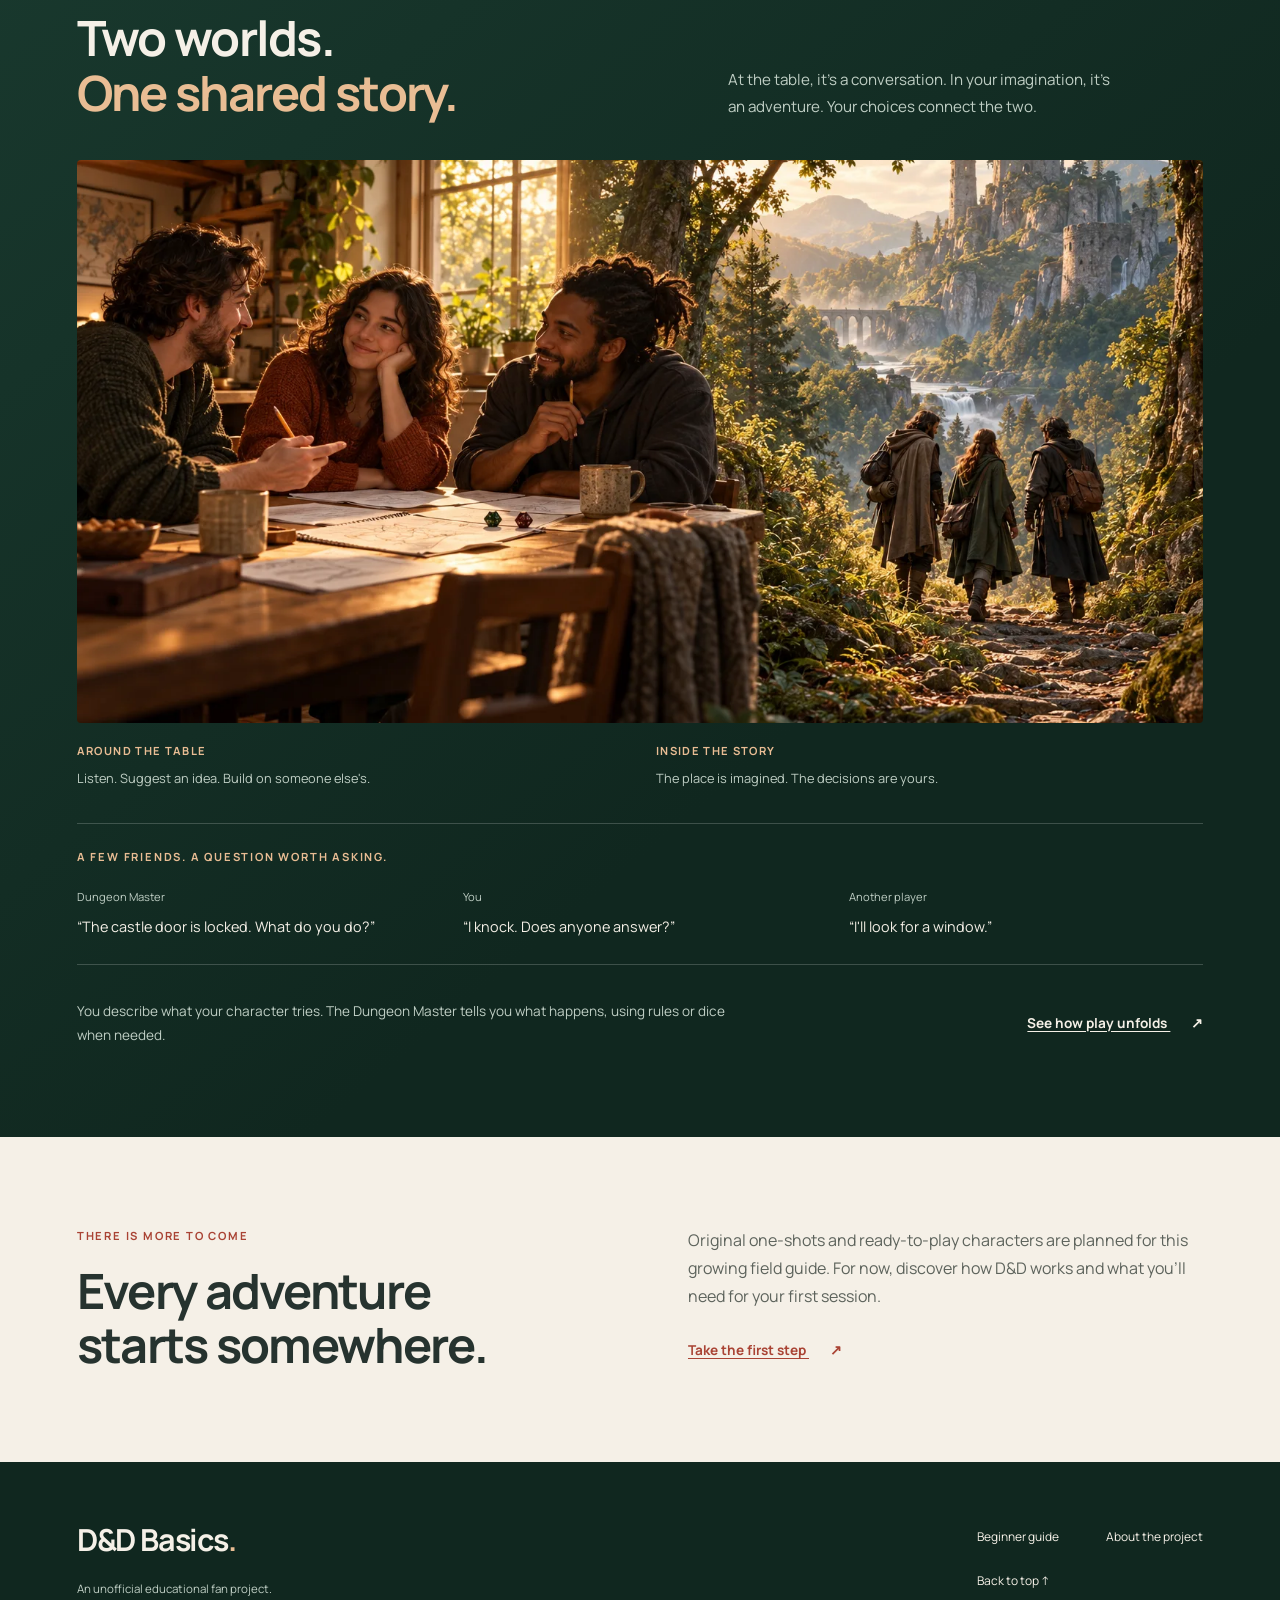
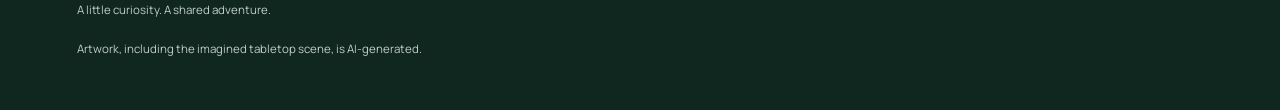
==== commit 4faec3e4: "Polish guide navigation and optimize assets" ====
--- a/index.html
+++ b/index.html
@@ -57,29 +57,36 @@
       </div>
       <ol class="chapter-list">
         <li>
+          <a href="start-here.html#introduction">
+            <span class="chapter-number" aria-hidden="true">01</span>
+            <span><strong>Get the big picture</strong><span>A shared story. A world to imagine together.</span></span>
+            <span class="chapter-arrow" aria-hidden="true">↗</span>
+          </a>
+        </li>
+        <li>
           <a href="start-here.html#how-it-works">
-            <span class="chapter-number" aria-hidden="true">01</span>
-            <span><strong>How a session works</strong><span>A situation. A decision. A new possibility.</span></span>
+            <span class="chapter-number" aria-hidden="true">02</span>
+            <span><strong>Make your first decision</strong><span>A situation. A decision. A new possibility.</span></span>
             <span class="chapter-arrow" aria-hidden="true">↗</span>
           </a>
         </li>
         <li>
           <a href="start-here.html#characters">
-            <span class="chapter-number" aria-hidden="true">02</span>
+            <span class="chapter-number" aria-hidden="true">03</span>
             <span><strong>Meet your character</strong><span>Someone to imagine. A part for you to play.</span></span>
             <span class="chapter-arrow" aria-hidden="true">↗</span>
           </a>
         </li>
         <li>
           <a href="start-here.html#dice">
-            <span class="chapter-number" aria-hidden="true">03</span>
-            <span><strong>Make sense of the dice</strong><span>A little uncertainty makes a story interesting.</span></span>
+            <span class="chapter-number" aria-hidden="true">04</span>
+            <span><strong>Understand a roll</strong><span>A little uncertainty makes a story interesting.</span></span>
             <span class="chapter-arrow" aria-hidden="true">↗</span>
           </a>
         </li>
         <li>
           <a href="start-here.html#getting-started">
-            <span class="chapter-number" aria-hidden="true">04</span>
+            <span class="chapter-number" aria-hidden="true">05</span>
             <span><strong>Get ready to play</strong><span>The simple things to bring to your first session.</span></span>
             <span class="chapter-arrow" aria-hidden="true">↗</span>
           </a>
--- a/style.css
+++ b/style.css
@@ -984,6 +984,154 @@
   font-size: 0.8rem;
 }
 
+/* Working controls are revealed by start-here.js; the static setting stands alone. */
+.encounter-stage.is-interactive {
+  display: grid;
+  grid-template-columns: 0.9fr 1.1fr;
+}
+
+.encounter-setting, .encounter-interactive {
+  min-width: 0;
+}
+
+.is-interactive .encounter-scene img {
+  aspect-ratio: 4 / 3;
+  object-position: 64% center;
+}
+
+.is-interactive .encounter-scene-caption {
+  left: 1.5rem;
+  bottom: 1rem;
+  font-size: 1.25rem;
+}
+
+.is-interactive .encounter-copy {
+  display: block;
+  padding: 1.5rem;
+}
+
+.is-interactive .encounter-copy h3 {
+  font-size: 1.65rem;
+  margin-bottom: 1rem;
+}
+
+.encounter-interactive {
+  padding: 1.5rem;
+  border-left: 1px solid #ffffff30;
+}
+
+.encounter-interactive[hidden] {
+  display: none;
+}
+
+.encounter-interactive > .eyebrow {
+  margin-bottom: 0.4rem;
+}
+
+.encounter-interactive > h4 {
+  margin: 0 0 1rem;
+  font-size: 1.35rem;
+  line-height: 1.3;
+  letter-spacing: -0.025em;
+}
+
+.encounter-choices {
+  display: grid;
+  grid-template-columns: repeat(3, minmax(0, 1fr));
+  gap: 0.6rem;
+  margin-bottom: 1.2rem;
+}
+
+.encounter-choice {
+  display: flex;
+  flex-direction: column;
+  justify-content: space-between;
+  gap: 0.45rem;
+  min-width: 0;
+  min-height: 96px;
+  padding: 0.8rem 0.5rem 0.6rem;
+  border: 2px solid #bfcec480;
+  border-radius: 3px;
+  background: var(--color-forest-light);
+  color: var(--color-on-dark);
+  font: inherit;
+  font-size: 0.8rem;
+  font-weight: 600;
+  line-height: 1.4;
+  text-align: left;
+  cursor: pointer;
+}
+
+.encounter-choice:hover {
+  background: #284e3d;
+  border-color: var(--color-warm-highlight);
+}
+
+.encounter-choice small {
+  visibility: hidden;
+  font-size: 0.65rem;
+  font-weight: 500;
+}
+
+.encounter-choice[aria-pressed="true"] {
+  border-color: var(--color-on-dark);
+  background: var(--color-accent);
+}
+
+.encounter-choice[aria-pressed="true"] small {
+  visibility: visible;
+}
+
+.encounter-response {
+  min-height: 16rem;
+  padding: 1.3rem;
+  border-left: 3px solid var(--color-accent);
+  border-radius: 3px;
+  background: var(--color-surface);
+  color: var(--color-text);
+  overflow-anchor: none;
+}
+
+.encounter-response .eyebrow {
+  margin-bottom: 0.6rem;
+  color: var(--color-accent);
+  font-size: 0.65rem;
+}
+
+.encounter-response h4 {
+  margin: 0 0 0.8rem;
+  font-size: 1.25rem;
+  line-height: 1.3;
+  letter-spacing: -0.025em;
+}
+
+.encounter-response > p:not(.eyebrow) {
+  font-size: 0.875rem;
+  line-height: 1.65;
+}
+
+.encounter-lesson {
+  margin-top: 1rem;
+  padding-top: 1rem;
+  border-top: 1px solid var(--color-line);
+}
+
+.encounter-lesson strong {
+  display: block;
+  margin-bottom: 0.4rem;
+  color: var(--color-accent);
+  font-size: 0.65rem;
+  letter-spacing: 0.08em;
+  text-transform: uppercase;
+}
+
+.encounter-interactive .encounter-freedom {
+  margin-top: 1rem;
+  color: var(--color-muted-on-dark);
+  font-size: 0.75rem;
+  line-height: 1.65;
+}
+
 /* Visible activities extend the same castle scene, rather than a second set of choices. */
 .adventure-approaches {
   margin-top: 2rem;
@@ -1274,6 +1422,244 @@
   color: var(--color-warm-highlight);
 }
 
+/* The interactive D20 is separate from the static worked-example fallback. */
+.dice-explorer {
+  padding: 2rem;
+  margin-block: 1.7rem;
+  border-radius: 4px;
+  background: radial-gradient(ellipse at 20% 50%, #466b4c60, transparent 65%), var(--color-forest);
+}
+
+.dice-explorer[hidden] {
+  display: none;
+}
+
+.dice-explorer-header {
+  display: flex;
+  justify-content: space-between;
+  align-items: start;
+  gap: 1.5rem;
+  padding-bottom: 1.5rem;
+  border-bottom: 1px solid #ffffff30;
+}
+
+.dice-explorer-header .eyebrow {
+  margin-bottom: 0.5rem;
+}
+
+.dice-explorer-header h3 {
+  margin-bottom: 0;
+  font-size: 1.8rem;
+  line-height: 1.2;
+  letter-spacing: -0.03em;
+}
+
+.dice-target {
+  display: grid;
+  grid-template-columns: auto auto;
+  gap: 0 0.8rem;
+  flex-shrink: 0;
+  align-items: center;
+  margin: 0;
+  color: var(--color-muted-on-dark);
+  font-size: 0.7rem;
+}
+
+.dice-target strong {
+  grid-column: 2;
+  grid-row: 1 / 3;
+  font-size: 2.6rem;
+  line-height: 1.2;
+  color: var(--color-warm-highlight);
+}
+
+.dice-workbench {
+  display: grid;
+  grid-template-columns: minmax(180px, 0.85fr) minmax(0, 1.15fr);
+  gap: 2.5rem;
+  align-items: center;
+  margin-block: 1.7rem;
+}
+
+.dice-controls, .dice-details {
+  min-width: 0;
+}
+
+.dice-controls {
+  text-align: center;
+}
+
+.digital-die {
+  margin-bottom: 1.4rem;
+}
+
+.digital-die-face {
+  position: relative;
+  width: min(100%, 240px);
+  aspect-ratio: 120 / 130;
+  margin-inline: auto;
+}
+
+.digital-die-face svg {
+  position: absolute;
+  inset: 0;
+  width: 100%;
+  height: 100%;
+  stroke: var(--color-warm-highlight);
+  stroke-width: 0.8;
+}
+
+.digital-die-face strong {
+  position: absolute;
+  inset: 0;
+  display: grid;
+  place-items: center;
+  font-size: 4.5rem;
+  font-weight: 700;
+  line-height: 1;
+  letter-spacing: -0.04em;
+  font-variant-numeric: tabular-nums;
+}
+
+/* Natural-roll recognition is a quiet visual cue, independent of the check's outcome. */
+.digital-die-face[data-natural="20"] svg {
+  stroke: #f7d5a4;
+  stroke-width: 1.2;
+  filter: drop-shadow(0 0 6px #e9bd9455);
+}
+
+.digital-die-face[data-natural="20"] strong {
+  color: var(--color-warm-highlight);
+}
+
+.digital-die-face[data-natural="1"] svg {
+  stroke: var(--color-muted-on-dark);
+}
+
+.digital-die figcaption {
+  margin-top: 0.8rem;
+  color: var(--color-muted-on-dark);
+  font-size: 0.75rem;
+}
+
+.digital-die figcaption span {
+  padding-inline: 0.5rem;
+  color: var(--color-warm-highlight);
+}
+
+.dice-roll {
+  min-height: 48px;
+  scroll-margin-block: 1rem;
+  border: 1px solid transparent;
+  font-family: inherit;
+  cursor: pointer;
+}
+
+.modifier-control label {
+  display: flex;
+  justify-content: space-between;
+  align-items: center;
+  gap: 1rem;
+  font-size: 0.85rem;
+  font-weight: 600;
+}
+
+.modifier-control label span {
+  color: var(--color-warm-highlight);
+  font-size: 1.8rem;
+  line-height: 1.2;
+  font-variant-numeric: tabular-nums;
+}
+
+.modifier-control input {
+  display: block;
+  width: 100%;
+  min-height: 44px;
+  margin: 0;
+  accent-color: var(--color-warm-highlight);
+  cursor: pointer;
+}
+
+.modifier-control p {
+  color: var(--color-muted-on-dark);
+  font-size: 0.75rem;
+  line-height: 1.6;
+  margin-bottom: 1.4rem;
+}
+
+.dice-feedback {
+  padding: 1.3rem;
+  border-left: 3px solid var(--color-warm-highlight);
+  border-radius: 3px;
+  background: var(--color-surface);
+  color: var(--color-text);
+  overflow-anchor: none;
+}
+
+.dice-feedback .eyebrow {
+  margin-bottom: 0.8rem;
+  color: var(--color-muted);
+  font-size: 0.65rem;
+}
+
+.dice-feedback .dice-calculation {
+  margin-bottom: 1rem;
+  font-size: clamp(1.35rem, 3vw, 2.35rem);
+  font-weight: 700;
+  line-height: 1.3;
+  letter-spacing: -0.025em;
+  font-variant-numeric: tabular-nums;
+}
+
+.dice-feedback .dice-calculation-key {
+  margin-bottom: 0.3rem;
+  color: var(--color-muted);
+  font-size: 0.7rem;
+  line-height: 1.5;
+}
+
+.dice-feedback h4 {
+  margin: 0 0 0.7rem;
+  font-size: 1rem;
+  line-height: 1.4;
+}
+
+.dice-feedback > p:last-child, #dice-outcome-story {
+  font-size: 0.875rem;
+  line-height: 1.65;
+}
+
+#dice-outcome-story {
+  margin-bottom: 0;
+}
+
+.dice-natural-note {
+  margin: 1rem 0 0;
+  padding-top: 0.8rem;
+  border-top: 1px solid var(--color-line);
+  color: var(--color-muted);
+}
+
+.dice-feedback[data-outcome="success"] .eyebrow {
+  color: var(--color-forest);
+}
+
+.dice-feedback[data-outcome="failure"] {
+  border-left-color: var(--color-accent);
+}
+
+.dice-feedback[data-outcome="failure"] .eyebrow {
+  color: var(--color-accent);
+}
+
+.dice-scope-note {
+  padding-top: 1.3rem;
+  border-top: 1px solid #ffffff30;
+  color: var(--color-muted-on-dark);
+  font-size: 0.75rem;
+  line-height: 1.65;
+}
+
 /* Chapter 5: practical preparation and a real next step. */
 .ready-intro {
   display: grid;
@@ -1559,6 +1945,28 @@
   .journey-nav a {
     transition: color 150ms ease;
   }
+  .encounter-choice {
+    transition: background-color 150ms ease, border-color 150ms ease;
+  }
+}
+
+@media (max-width: 1200px) {
+  .encounter-stage.is-interactive {
+    display: block;
+  }
+  .is-interactive .encounter-setting {
+    display: grid;
+    grid-template-columns: 1fr 1fr;
+  }
+  .is-interactive .encounter-scene img {
+    height: 100%;
+    min-height: 260px;
+    aspect-ratio: auto;
+  }
+  .encounter-interactive {
+    border-left: 0;
+    border-top: 1px solid #ffffff30;
+  }
 }
 
 /* Chapter navigation becomes an in-flow index before the reading column narrows. */
@@ -1722,6 +2130,27 @@
   .encounter-copy .eyebrow,
   .encounter-copy .encounter-prompt {
     grid-column: auto;
+  }
+  .is-interactive .encounter-setting {
+    display: block;
+  }
+  .is-interactive .encounter-scene img {
+    height: auto;
+    min-height: 0;
+    aspect-ratio: 1.8 / 1;
+  }
+  .is-interactive .encounter-copy, .encounter-interactive {
+    padding: 1.2rem;
+  }
+  .encounter-choices {
+    gap: 0.4rem;
+  }
+  .encounter-choice {
+    font-size: 0.75rem;
+  }
+  .encounter-response {
+    min-height: 18rem;
+    padding: 1rem;
   }
   .approach-list {
     grid-template-columns: 1fr;
@@ -1791,6 +2220,51 @@
   .target-result .outcome-mark {
     display: none;
   }
+  .dice-explorer {
+    padding: 1.2rem;
+  }
+  .dice-explorer-header {
+    flex-wrap: wrap;
+    gap: 1rem;
+  }
+  .dice-explorer-header h3 {
+    font-size: 1.5rem;
+  }
+  .dice-target {
+    font-size: 0.65rem;
+  }
+  .dice-target strong {
+    font-size: 2rem;
+  }
+  .dice-workbench {
+    grid-template-columns: 1fr;
+    gap: 1.5rem;
+  }
+  .dice-controls {
+    display: grid;
+    grid-template-columns: 1.1fr 1fr;
+    gap: 1rem;
+    align-items: center;
+  }
+  .digital-die {
+    margin-bottom: 0;
+  }
+  .digital-die-face {
+    width: min(100%, 160px);
+  }
+  .digital-die-face strong {
+    font-size: 3rem;
+  }
+  .digital-die figcaption {
+    font-size: 0.65rem;
+  }
+  .dice-roll {
+    gap: 0.7rem;
+    padding-inline: 1rem;
+  }
+  .dice-feedback {
+    padding: 1rem;
+  }
   .ready-intro {
     grid-template-columns: 1fr;
     gap: 1.3rem;
@@ -1811,7 +2285,7 @@
   }
 }
 
-/* Keep the shared navigation on one row on narrow phones. */
+/* Keep navigation on one row and give encounter actions full-width labels on narrow phones. */
 @media (max-width: 400px) {
   .main-nav {
     gap: 0.5rem;
@@ -1819,4 +2293,18 @@
   .main-nav a:last-child {
     padding-left: 0.7rem;
   }
-}
+  .encounter-choices {
+    grid-template-columns: 1fr;
+    gap: 0.5rem;
+  }
+  .encounter-choice {
+    flex-direction: row;
+    align-items: center;
+    min-height: 52px;
+    padding: 0.75rem 0.8rem;
+    scroll-margin-block: 1rem;
+  }
+  .encounter-choice small {
+    flex-shrink: 0;
+  }
+}
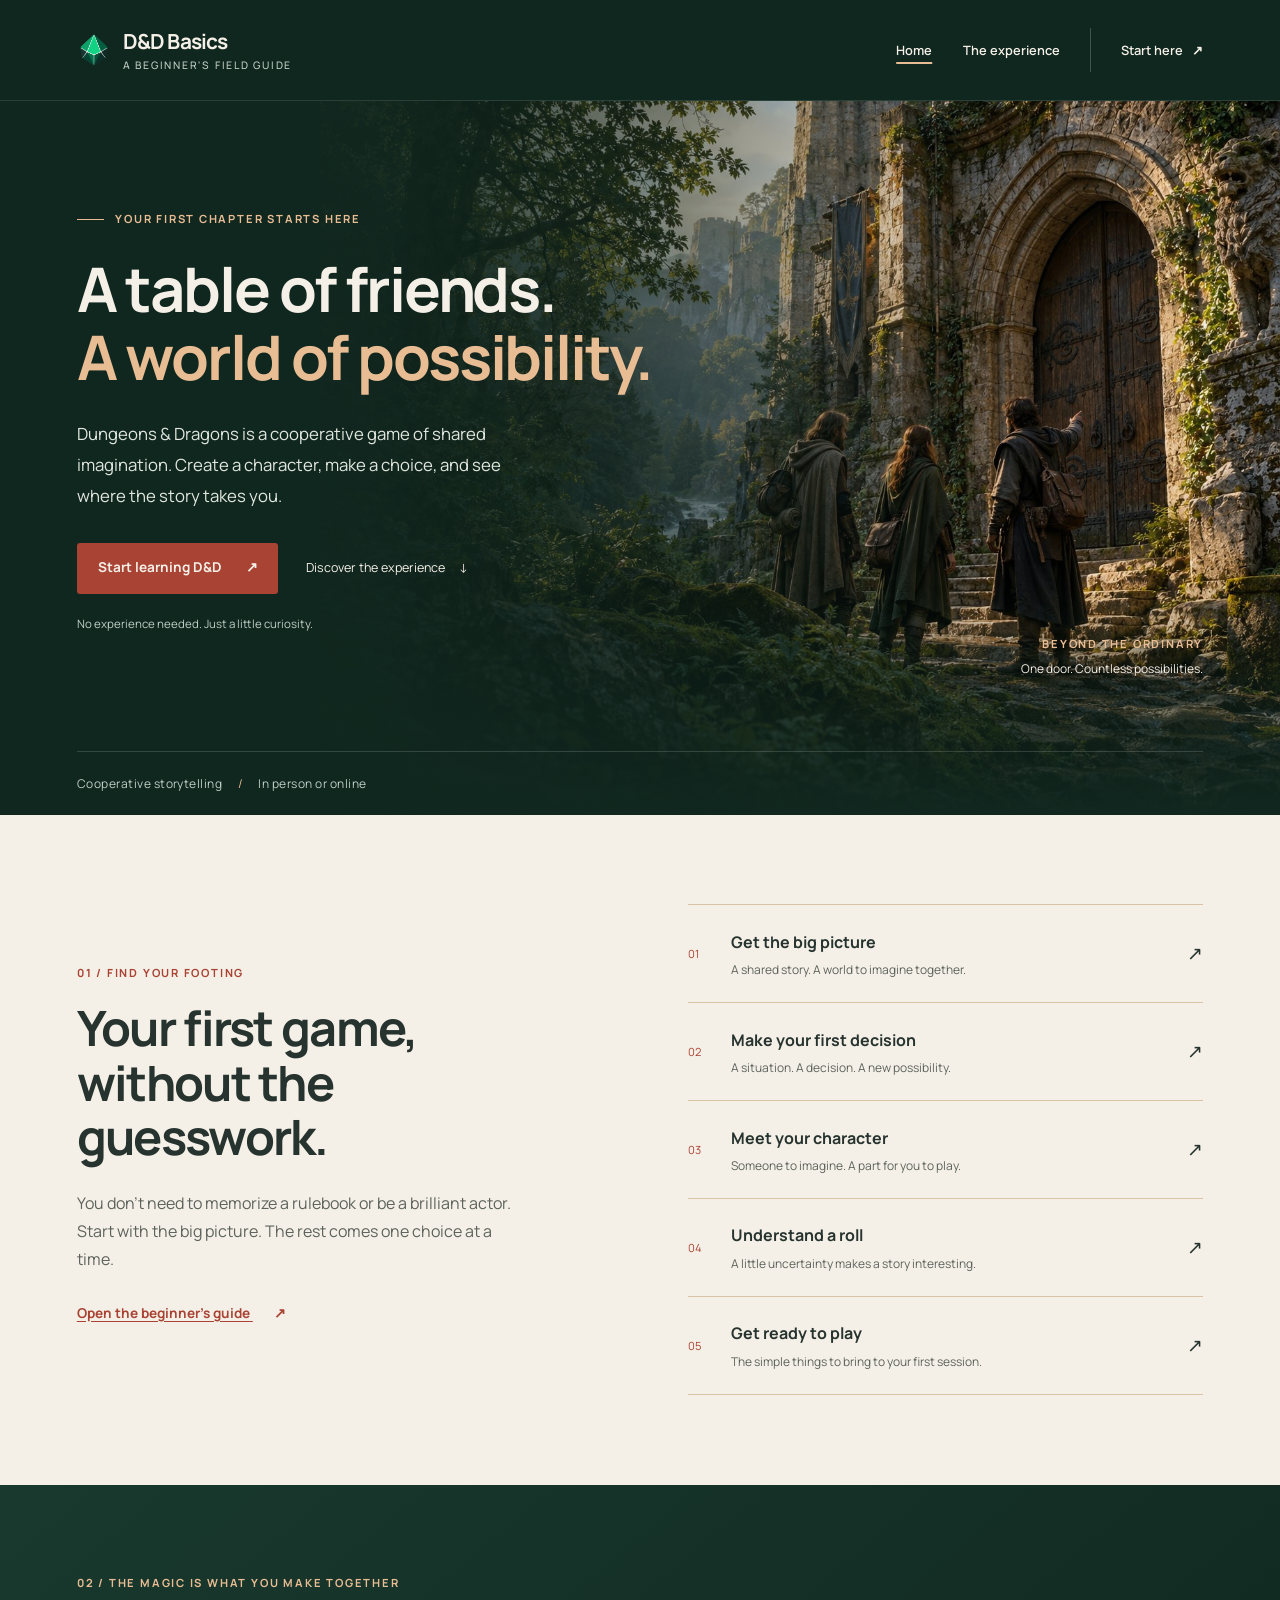
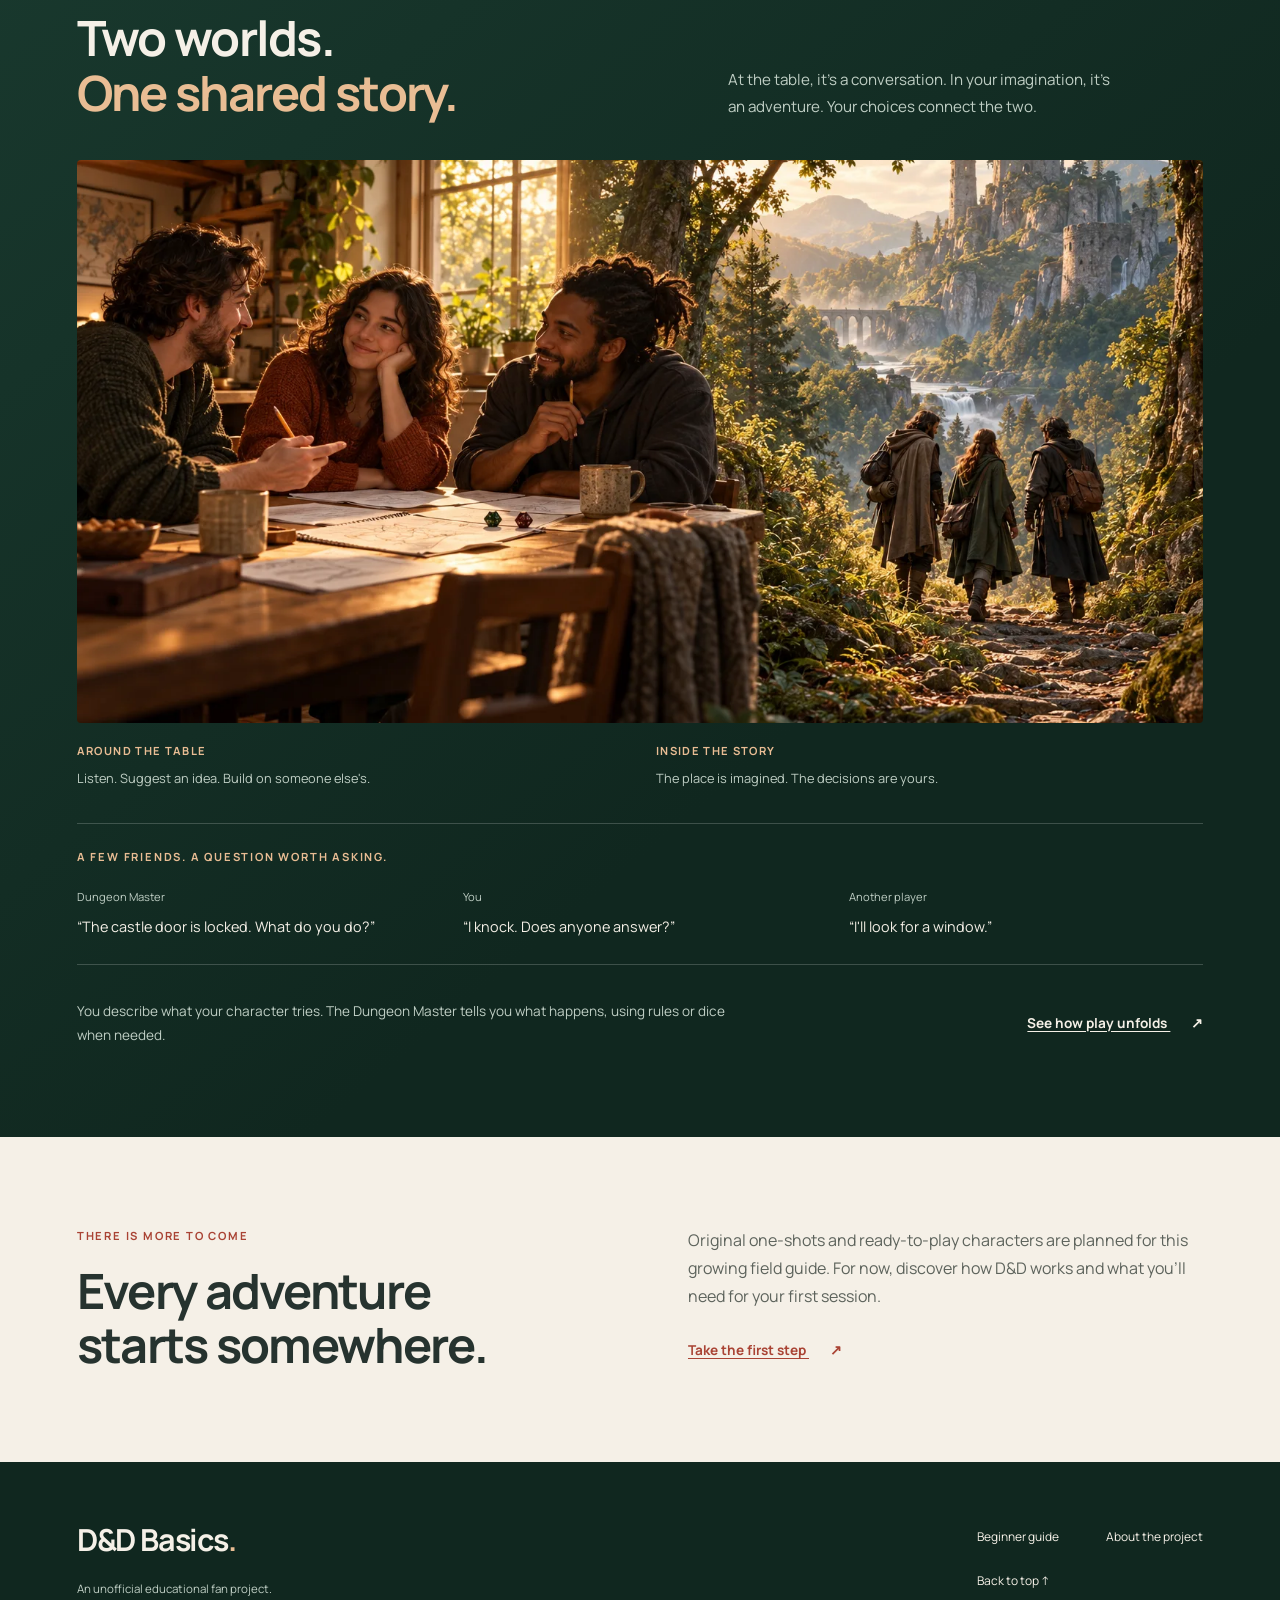
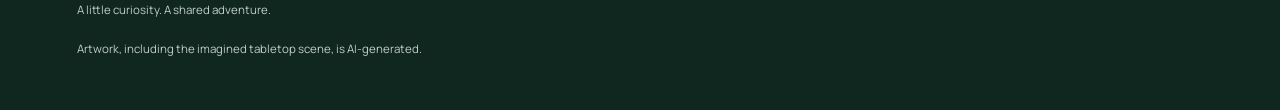
==== commit e79ee7c6: "Strengthen shared navigation and document page conventions" ====
--- a/index.html
+++ b/index.html
@@ -22,7 +22,7 @@
       <nav class="main-nav" aria-label="Main navigation">
         <a href="index.html" aria-current="page">Home</a>
         <a href="index.html#story">The experience</a>
-        <a href="start-here.html">Start here <span aria-hidden="true">↗</span></a>
+        <a class="nav-start" href="start-here.html">Start here <span aria-hidden="true">↗</span></a>
       </nav>
     </div>
   </header>
--- a/style.css
+++ b/style.css
@@ -12,6 +12,11 @@
   --color-on-dark: #f5f0e7;
   --color-muted-on-dark: #bfcec4;
   --color-warm-highlight: #e9bd94;
+  --color-action-hover: #89382d;
+  --color-divider-on-dark: #ffffff30;
+  --content-max-width: 1200px;
+  --page-width: 88%;
+  --nav-target-height: 2.75rem;
   --font-body: "Manrope", "Segoe UI", Arial, sans-serif;
   --font-heading: var(--font-body);
 }
@@ -77,7 +82,7 @@
 }
 
 .page-width {
-  width: min(88%, 1200px);
+  width: min(var(--page-width), var(--content-max-width));
   margin-inline: auto;
 }
 
@@ -148,6 +153,7 @@
 .header-inner {
   min-height: 100px;
   display: flex;
+  flex-wrap: wrap;
   align-items: center;
   justify-content: space-between;
   gap: 2rem;
@@ -188,6 +194,9 @@
 }
 
 .main-nav a {
+  display: inline-flex;
+  align-items: center;
+  min-height: var(--nav-target-height);
   padding-block: 0.65rem;
   text-decoration: none;
   font-size: 0.8rem;
@@ -205,7 +214,8 @@
   color: var(--color-warm-highlight);
 }
 
-.main-nav a:last-child {
+/* This treatment belongs to Start Here, regardless of its position. */
+.main-nav .nav-start {
   border-left: 1px solid #ffffff35;
   padding-left: 1.9rem;
 }
@@ -309,7 +319,7 @@
 }
 
 .button:hover {
-  background: #89382d;
+  background: var(--color-action-hover);
 }
 
 .quiet-link {
@@ -509,7 +519,7 @@
 .story-conversation {
   margin-top: 1rem;
   padding-block: 1.5rem;
-  border-block: 1px solid #ffffff30;
+  border-block: 1px solid var(--color-divider-on-dark);
 }
 
 .story-conversation > .eyebrow {
@@ -665,7 +675,7 @@
 
 .opening-scene-note {
   padding-top: 1rem;
-  border-top: 1px solid #ffffff30;
+  border-top: 1px solid var(--color-divider-on-dark);
   color: var(--color-muted-on-dark);
   font-size: 0.75rem;
 }
@@ -1017,7 +1027,7 @@
 
 .encounter-interactive {
   padding: 1.5rem;
-  border-left: 1px solid #ffffff30;
+  border-left: 1px solid var(--color-divider-on-dark);
 }
 
 .encounter-interactive[hidden] {
@@ -1260,7 +1270,7 @@
 .class-copy blockquote {
   margin: auto 0 0;
   padding-top: 1rem;
-  border-top: 1px solid #ffffff30;
+  border-top: 1px solid var(--color-divider-on-dark);
   font-size: 0.85rem;
   line-height: 1.65;
 }
@@ -1291,7 +1301,7 @@
 }
 
 .check-context {
-  border-bottom: 1px solid #ffffff30;
+  border-bottom: 1px solid var(--color-divider-on-dark);
   padding-bottom: 1rem;
 }
 
@@ -1440,7 +1450,7 @@
   align-items: start;
   gap: 1.5rem;
   padding-bottom: 1.5rem;
-  border-bottom: 1px solid #ffffff30;
+  border-bottom: 1px solid var(--color-divider-on-dark);
 }
 
 .dice-explorer-header .eyebrow {
@@ -1654,7 +1664,7 @@
 
 .dice-scope-note {
   padding-top: 1.3rem;
-  border-top: 1px solid #ffffff30;
+  border-top: 1px solid var(--color-divider-on-dark);
   color: var(--color-muted-on-dark);
   font-size: 0.75rem;
   line-height: 1.65;
@@ -1845,7 +1855,7 @@
 
 @media (max-width: 700px) {
   .page-width {
-    width: 88%;
+    width: var(--page-width);
   }
   .header-inner {
     min-height: 0;
@@ -1864,7 +1874,7 @@
   .main-nav a {
     font-size: 0.75rem;
   }
-  .main-nav a:last-child {
+  .main-nav .nav-start {
     padding-left: 1.3rem;
   }
   .hero-inner {
@@ -1965,7 +1975,7 @@
   }
   .encounter-interactive {
     border-left: 0;
-    border-top: 1px solid #ffffff30;
+    border-top: 1px solid var(--color-divider-on-dark);
   }
 }
 
@@ -2285,12 +2295,12 @@
   }
 }
 
-/* Keep navigation on one row and give encounter actions full-width labels on narrow phones. */
+/* Tighten navigation gaps and give encounter actions full-width labels on narrow phones. */
 @media (max-width: 400px) {
   .main-nav {
     gap: 0.5rem;
   }
-  .main-nav a:last-child {
+  .main-nav .nav-start {
     padding-left: 0.7rem;
   }
   .encounter-choices {
